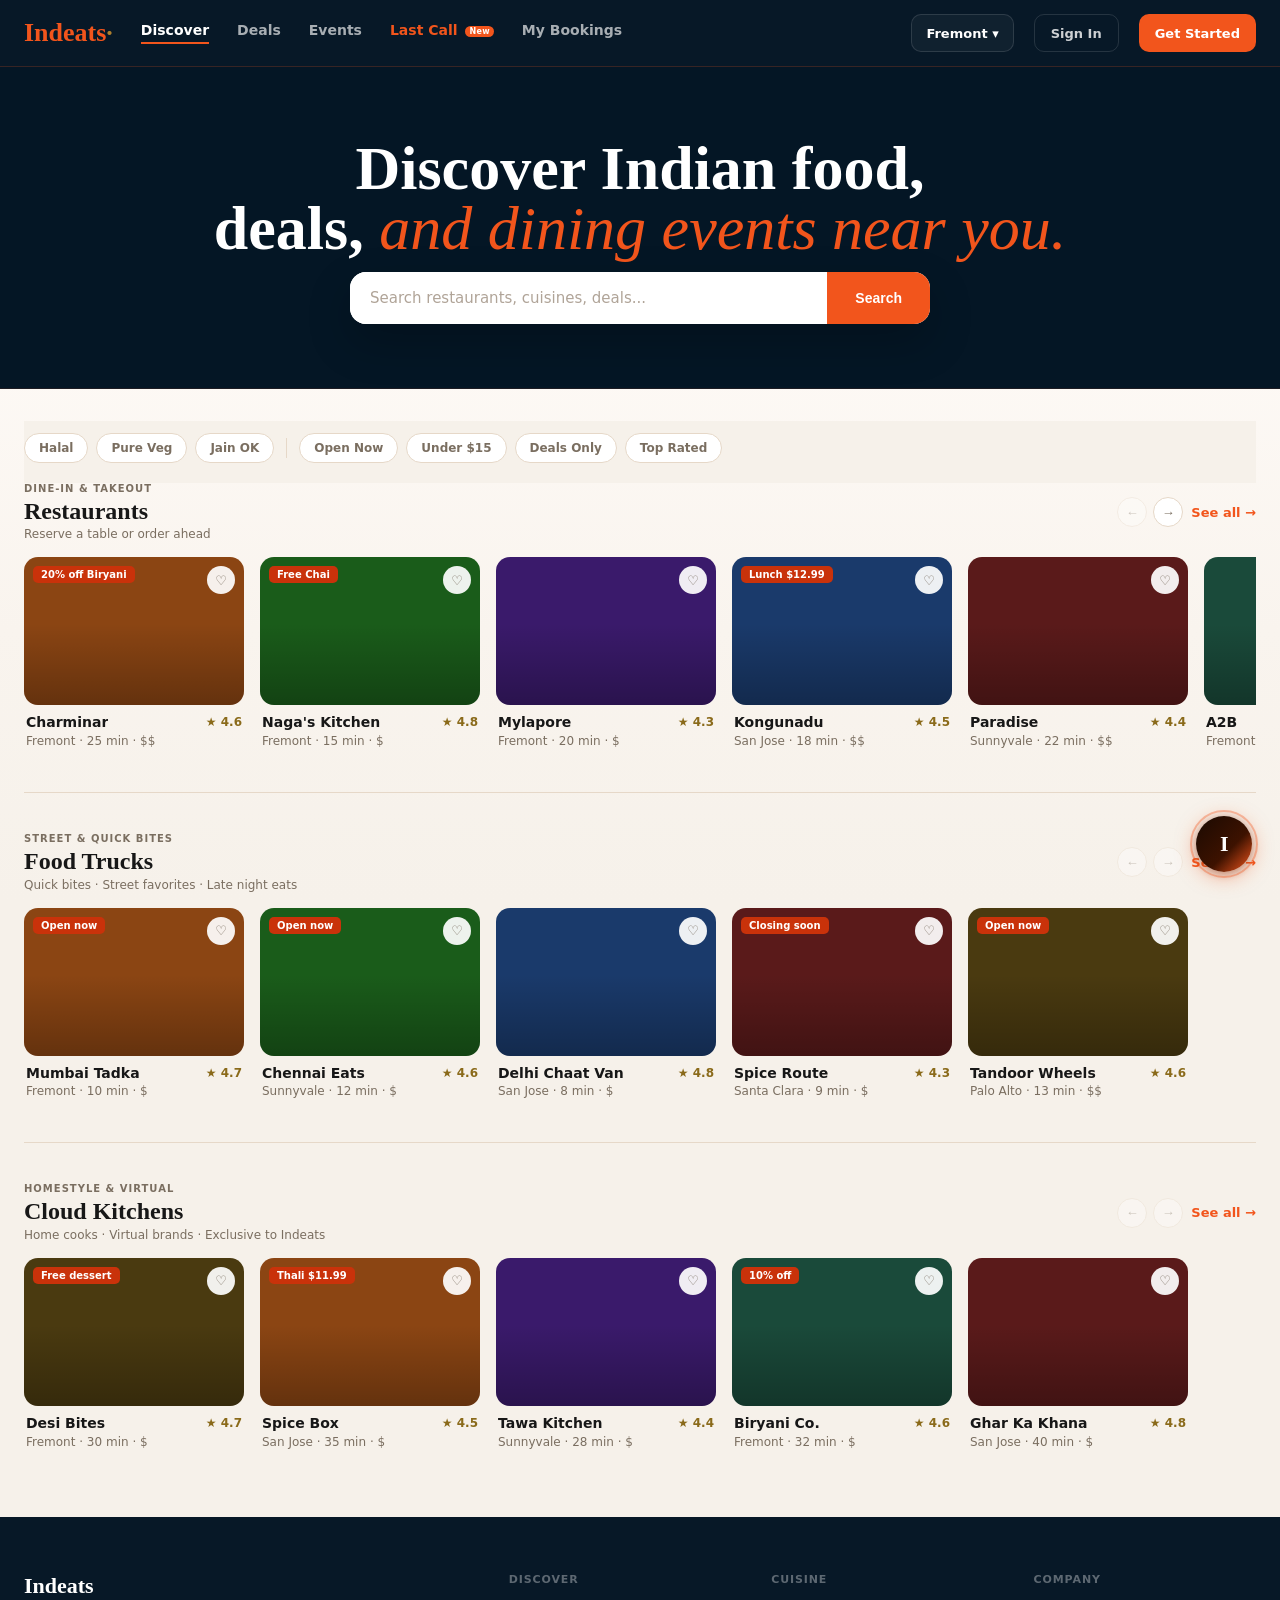
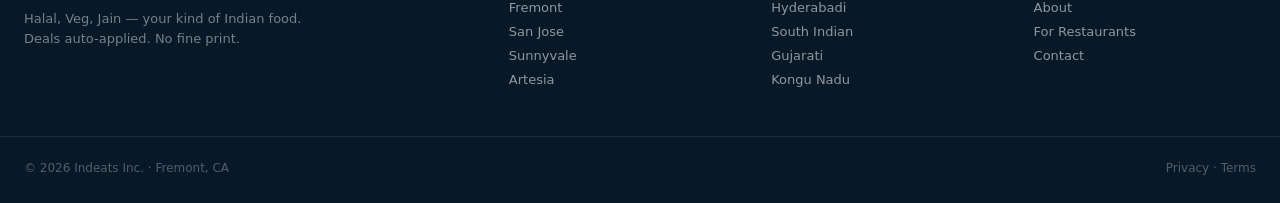
==== index.html @ 829aa244 "Add files via upload" ====
<!doctype html>
<html lang="en">
<head>
<meta charset="utf-8">
<meta name="viewport" content="width=device-width, initial-scale=1">
<title>Indeats — Discover</title>
<style>

/* =============================================
   INDEATS DESIGN SYSTEM — Single source of truth
   ============================================= */

:root {
  /* Colors */
  --bg:       #f6f1ea;
  --surface:  #ffffff;
  --text:     #171717;
  --muted:    #7a6e60;
  --line:     #e6d8c8;
  --nav:      #071827;
  --accent:   #f2551c;
  --accent2:  #ff6a3d;

  /* Card */
  --card-radius: 18px;
  --card-shadow: 0 4px 20px rgba(17,24,39,.07);
  --card-shadow-hover: 0 12px 36px rgba(17,24,39,.13);

  /* Typography */
  --font-sans: Inter, ui-sans-serif, system-ui, -apple-system, Roboto, Arial, sans-serif;
  --font-serif: Georgia, "Times New Roman", serif;
}

/* =============================================
   RESET & BASE
   ============================================= */

*, *::before, *::after { box-sizing: border-box; margin: 0; padding: 0; }
html, body {
  font-family: var(--font-sans);
  background: var(--bg);
  background-image: linear-gradient(180deg, #f6f1ea 0%, #fdf9f5 40%, #f9f4ee 70%, #f6f1ea 100%);
  background-attachment: fixed;
  color: var(--text);
  -webkit-font-smoothing: antialiased;
}
a { text-decoration: none; color: inherit; }
img { max-width: 100%; display: block; }
.wrap { max-width: 1320px; margin: 0 auto; padding: 0 24px; }

/* =============================================
   NAV
   ============================================= */

.nav {
  position: sticky;
  top: 0;
  z-index: 100;
  background: var(--nav);
  border-bottom: 1px solid rgba(242,85,28,.2);
}
.nav-top {
  display: flex;
  align-items: center;
  gap: 20px;
  padding: 14px 24px;
}
.nav-tabs {
  display: flex;
  align-items: center;
  gap: 28px;
  flex-shrink: 0;
}
.brand {
  font-family: var(--font-serif);
  font-size: 26px;
  font-weight: 700;
  color: var(--accent);
  margin-right: 8px;
}
.brand-dot { color: #ad7f2d; }

.nav-link {
  color: rgba(255,255,255,.65);
  font-weight: 600;
  font-size: 14px;
  padding-bottom: 4px;
  border-bottom: 2px solid transparent;
  transition: color .15s;
}
.nav-link.active { color: #fff; border-bottom-color: var(--accent); }
.nav-spacer { flex: 1; }
.nav-row1 { display: flex; align-items: center; gap: 20px; flex: 1; }
.nav-city {
  border: 1px solid rgba(255,255,255,.12);
  background: rgba(255,255,255,.04);
  color: #fff;
  height: 38px;
  border-radius: 10px;
  padding: 0 14px;
  display: inline-flex;
  align-items: center;
  font-weight: 600;
  font-size: 13px;
  gap: 6px;
}
.nav-btn {
  height: 38px;
  border-radius: 10px;
  padding: 0 16px;
  display: inline-flex;
  align-items: center;
  justify-content: center;
  font-weight: 700;
  font-size: 13px;
}
.nav-btn.ghost {
  border: 1px solid rgba(255,255,255,.12);
  background: transparent;
  color: rgba(255,255,255,.8);
}
.nav-btn.primary {
  background: var(--accent);
  color: #fff;
  border: none;
}

/* =============================================
   HERO
   ============================================= */

.hero {
  background: #041625;
  padding: 52px 24px 64px;
  border-bottom: 1px solid rgba(242,85,28,.1);
}
.hero-inner { max-width: 1320px; margin: 0 auto; display: flex; flex-direction: column; align-items: center; text-align: center; }
.hero-badge {
  display: inline-flex;
  align-items: center;
  gap: 6px;
  border: 1px solid rgba(255,255,255,.12);
  color: #d2a145;
  background: rgba(255,255,255,.04);
  padding: 8px 14px;
  border-radius: 999px;
  font-weight: 700;
  font-size: 11px;
  letter-spacing: .08em;
  text-transform: uppercase;
  margin-bottom: 18px;
}
.hero-badge-pulse {
  width: 7px;
  height: 7px;
  border-radius: 50%;
  background: var(--accent);
  flex-shrink: 0;
  animation: pulse 2s ease-in-out infinite;
}
.hero-title {
  margin: 20px auto 14px;
  max-width: 900px;
  color: #fff;
  font-size: 62px;
  line-height: .96;
  font-family: var(--font-serif);
  font-weight: 700;
}
.hero-title em { color: var(--accent); font-style: italic; font-weight: 500; }
.hero-sub {
  max-width: 680px;
  color: rgba(255,255,255,.52);
  font-size: 17px;
  line-height: 1.6;
  margin: 0 0 28px;
}
.hero-search {
  width: min(580px, 100%);
  display: flex;
  background: #fff;
  border-radius: 16px;
  overflow: hidden;
  box-shadow: 0 18px 44px rgba(0,0,0,.22);
}
.hero-search input {
  flex: 1;
  padding: 0 20px;
  font-size: 15px;
  border: none;
  outline: none;
  min-height: 52px;
  color: var(--text);
  font-family: var(--font-sans);
}
.hero-search input::placeholder { color: #b0a498; }
.hero-search button {
  background: var(--accent);
  color: #fff;
  font-weight: 800;
  font-size: 14px;
  padding: 0 28px;
  border: none;
  cursor: pointer;
  white-space: nowrap;
  min-height: 52px;
  transition: background .15s;
}
.hero-search button:hover { background: var(--accent2); }
.hero-pills {
  display: flex;
  flex-wrap: wrap;
  gap: 10px;
  justify-content: center;
  margin-top: 20px;
}
.hero-pill {
  color: rgba(255,255,255,.6);
  background: rgba(255,255,255,.04);
  border: 1px solid rgba(255,255,255,.08);
  padding: 10px 16px;
  border-radius: 999px;
  font-weight: 600;
  font-size: 13px;
}

/* =============================================
   PAGE SECTIONS
   ============================================= */

.page-body { padding-top: 32px; }

.section-head {
  display: flex;
  align-items: flex-start;
  justify-content: space-between;
  gap: 16px;
  margin-bottom: 20px;
}
.section-kicker {
  font-size: 11px;
  text-transform: uppercase;
  letter-spacing: .09em;
  color: #9a8365;
  font-weight: 700;
  margin-bottom: 5px;
}
.section-title {
  font-size: 26px;
  font-family: var(--font-serif);
  line-height: 1.05;
  color: var(--text);
}
.section-subtitle {
  margin-top: 5px;
  color: var(--muted);
  font-size: 13px;
  font-weight: 500;
}
.section-link {
  color: var(--accent);
  font-weight: 700;
  font-size: 13px;
  white-space: nowrap;
  margin-top: 6px;
  flex-shrink: 0;
}

/* =============================================
   FILTER BAR — single definition
   ============================================= */

.filter-bar {
  display: flex;
  align-items: center;
  gap: 10px;
  flex-wrap: wrap;
  padding: 18px 0 22px;
  border-bottom: 1px solid var(--line);
  margin-bottom: 28px;
}
.filter-sort {
  display: inline-flex;
  align-items: center;
  gap: 6px;
  padding: 9px 14px;
  padding-right: 32px;
  background: var(--surface);
  border: 1px solid var(--line);
  border-radius: 10px;
  font-weight: 700;
  font-size: 13px;
  color: var(--text);
  cursor: pointer;
  flex-shrink: 0;
  font-family: var(--font-sans);
  appearance: none;
  -webkit-appearance: none;
  background-image: url("data:image/svg+xml,%3Csvg xmlns='http://www.w3.org/2000/svg' width='10' height='6' fill='none'%3E%3Cpath d='M1 1l4 4 4-4' stroke='%237a6e60' stroke-width='1.5' stroke-linecap='round' stroke-linejoin='round'/%3E%3C/svg%3E");
  background-repeat: no-repeat;
  background-position: right 12px center;
  background-color: var(--surface);
  outline: none;
  transition: border-color .15s;
}
.filter-sort:hover { border-color: #c0a88c; }
.filter-chip {
  display: inline-flex;
  align-items: center;
  padding: 9px 16px;
  background: var(--surface);
  border: 1px solid var(--line);
  border-radius: 999px;
  font-weight: 600;
  font-size: 13px;
  color: #6a5d52;
  cursor: pointer;
  transition: all .15s;
  user-select: none;
  white-space: nowrap;
}
.filter-chip:hover { border-color: #c0a88c; color: var(--text); transform: translateY(-1px); }
.filter-chip.active {
  background: var(--text);
  color: #fff;
  border-color: var(--text);
}
.filter-chip.active-accent {
  background: var(--accent);
  color: #fff;
  border-color: var(--accent);
}
.filter-divider { width: 1px; height: 22px; background: var(--line); flex-shrink: 0; }
.filter-spacer  { flex: 1; }

/* Truck scroll indicator — mobile only */
.truck-scroll-dots {
  display: none;
  justify-content: center;
  gap: 6px;
  margin-top: 14px;
  padding-bottom: 4px;
}
.truck-scroll-dot {
  width: 6px;
  height: 6px;
  border-radius: 50%;
  background: var(--line);
  transition: background .2s, transform .2s;
  cursor: pointer;
}
.truck-scroll-dot.active {
  background: var(--accent);
  transform: scale(1.3);
}
@media (max-width: 760px) {
  .truck-scroll-dots { display: flex; }
}

/* =============================================
   STICKY DIET BAR
   ============================================= */
.diet-bar {
  display: flex;
  align-items: center;
  gap: 8px;
  padding: 12px 0 20px;
  position: sticky;
  top: 72px;
  z-index: 90;
  background: var(--bg);
  flex-wrap: wrap;
}
.filter-sep {
  width: 1px;
  height: 20px;
  background: var(--line);
  flex-shrink: 0;
  margin: 0 4px;
}
.quick-chip {
  padding: 7px 14px;
  border-radius: 999px;
  border: 1.5px solid var(--line);
  background: #fff;
  font-size: 12px;
  font-weight: 600;
  color: var(--muted);
  cursor: pointer;
  white-space: nowrap;
  transition: all .15s;
  font-family: var(--font-sans);
}
.quick-chip:hover { border-color: #c0a88c; color: var(--text); }
.quick-chip.active { background: var(--accent); color: #fff; border-color: var(--accent); }
.diet-chip {
  padding: 7px 14px;
  border-radius: 999px;
  border: 1.5px solid var(--line);
  background: #fff;
  font-size: 12px;
  font-weight: 600;
  color: var(--muted);
  cursor: pointer;
  white-space: nowrap;
  transition: all .15s;
  font-family: var(--font-sans);
}
.diet-chip:hover { border-color: #c0a88c; color: var(--text); }
.diet-chip.active { background: #171717; color: #fff; border-color: #171717; }

/* =============================================
   DISCOVER SECTION
   ============================================= */
.discover-section { margin-bottom: 40px; }
.disc-divider { height: 1px; background: var(--line); margin: 0 0 40px; }

.disc-head {
  display: flex;
  align-items: center;
  justify-content: space-between;
  gap: 16px;
  margin-bottom: 16px;
  flex-wrap: nowrap;
}
.disc-kicker {
  font-size: 10px;
  font-weight: 700;
  letter-spacing: .1em;
  text-transform: uppercase;
  color: var(--muted);
  margin-bottom: 4px;
}
.disc-title {
  font-size: 24px;
  font-family: var(--font-serif);
  font-weight: 700;
  color: var(--text);
  line-height: 1.1;
}
.disc-sub { font-size: 12px; color: var(--muted); margin-top: 3px; }
.disc-right {
  display: flex;
  align-items: center;
  gap: 8px;
  flex-shrink: 0;
  flex-wrap: nowrap;
  justify-content: flex-end;
}
.disc-arrows { display: flex; gap: 6px; }
.disc-arr {
  width: 30px; height: 30px;
  border-radius: 50%;
  border: 1.5px solid var(--line);
  background: #fff;
  display: flex; align-items: center; justify-content: center;
  font-size: 13px; color: var(--muted);
  cursor: pointer;
  transition: border-color .15s, color .15s;
}
.disc-arr:hover { border-color: #c0a88c; color: var(--text); }
.disc-arr.dim { opacity: .35; cursor: default; pointer-events: none; }
.disc-all { font-size: 13px; font-weight: 700; color: var(--accent); white-space: nowrap; text-decoration: none; }

.disc-row {
  display: flex;
  gap: 16px;
  overflow-x: auto;
  scroll-snap-type: x mandatory;
  -webkit-overflow-scrolling: touch;
  scrollbar-width: none;
  padding-bottom: 4px;
}
.disc-row::-webkit-scrollbar { display: none; }

.disc-card {
  flex: 0 0 220px;
  background: transparent;
  text-decoration: none;
  cursor: pointer;
  scroll-snap-align: start;
  transition: transform .18s;
  display: block;
}
.disc-card:hover { transform: translateY(-2px); }
.disc-card:hover .disc-img-inner { transform: scale(1.04); }

.disc-img {
  position: relative;
  height: 148px;
  border-radius: 14px;
  overflow: hidden;
  background: #d4c4b0;
}
.disc-img-inner {
  width: 100%; height: 100%;
  background-size: cover;
  background-position: center;
  transition: transform .35s;
}
.disc-overlay {
  position: absolute; inset: 0;
  background: linear-gradient(180deg, transparent 45%, rgba(0,0,0,.28) 100%);
  pointer-events: none;
}
.disc-badge {
  position: absolute;
  top: 9px; left: 9px;
  background: #c9320a;
  color: #fff;
  border-radius: 5px;
  padding: 3px 8px;
  font-size: 10px;
  font-weight: 700;
  max-width: 80%;
  white-space: nowrap;
  overflow: hidden;
  text-overflow: ellipsis;
}
.disc-save {
  position: absolute;
  top: 9px; right: 9px;
  width: 28px; height: 28px;
  border-radius: 50%;
  background: rgba(255,255,255,.92);
  display: flex; align-items: center; justify-content: center;
  font-size: 13px; color: var(--muted);
}

.disc-info { padding: 9px 2px 0; }
.disc-name-row {
  display: flex;
  align-items: flex-start;
  justify-content: space-between;
  gap: 6px;
}
.disc-name {
  font-size: 14px; font-weight: 700;
  color: var(--text); line-height: 1.2;
  white-space: nowrap; overflow: hidden; text-overflow: ellipsis;
}
.disc-rating { font-size: 12px; font-weight: 700; color: #8a6a1a; white-space: nowrap; flex-shrink: 0; margin-top: 1px; }
.disc-sub-text { font-size: 12px; color: var(--muted); margin-top: 3px; }
.disc-card.hidden { display: none; }

/* =============================================
   IMMERSIVE TOP PICK HERO
   ============================================= */

.top-pick {
  position: relative;
  width: 100%;
  height: 420px;
  border-radius: 22px;
  overflow: hidden;
  margin-bottom: 32px;
  cursor: pointer;
}
.top-pick-img {
  position: absolute;
  inset: 0;
  background-size: cover;
  background-position: center;
  transition: transform .5s ease;
}
.top-pick:hover .top-pick-img { transform: scale(1.02); }
.top-pick-overlay {
  position: absolute;
  inset: 0;
  background: linear-gradient(
    160deg,
    rgba(0,0,0,.04) 0%,
    rgba(0,0,0,.18) 35%,
    rgba(0,0,0,.78) 100%
  );
}
.top-pick-content {
  position: absolute;
  bottom: 0;
  left: 0;
  right: 0;
  padding: 32px 32px 28px;
  color: #fff;
}
.top-pick-eyebrow {
  display: inline-flex;
  align-items: center;
  gap: 6px;
  border: 1px solid rgba(255,255,255,.25);
  background: rgba(255,255,255,.1);
  backdrop-filter: blur(8px);
  color: #fff;
  font-size: 11px;
  font-weight: 700;
  padding: 5px 12px;
  border-radius: 999px;
  text-transform: uppercase;
  letter-spacing: .07em;
  margin-bottom: 14px;
}
.top-pick-eyebrow::before {
  content: '';
  width: 6px;
  height: 6px;
  border-radius: 50%;
  background: #f2551c;
  flex-shrink: 0;
}
.top-pick-name {
  font-family: var(--font-serif);
  font-size: 48px;
  font-weight: 700;
  line-height: .95;
  letter-spacing: -.02em;
  margin-bottom: 10px;
}
.top-pick-meta {
  font-size: 15px;
  color: rgba(255,255,255,.72);
  margin-bottom: 18px;
  display: flex;
  align-items: center;
  gap: 12px;
}
.top-pick-rating {
  display: inline-flex;
  align-items: center;
  gap: 4px;
  background: rgba(255,255,255,.12);
  border: 1px solid rgba(255,255,255,.2);
  backdrop-filter: blur(4px);
  border-radius: 999px;
  padding: 4px 10px;
  font-size: 13px;
  font-weight: 800;
  color: #fff;
}
.top-pick-actions {
  display: flex;
  align-items: center;
  gap: 12px;
  flex-wrap: wrap;
}
.top-pick-reserve {
  height: 44px;
  padding: 0 24px;
  background: var(--accent);
  color: #fff;
  border: none;
  border-radius: 12px;
  font-weight: 800;
  font-size: 14px;
  cursor: pointer;
  display: inline-flex;
  align-items: center;
  gap: 6px;
  transition: background .15s, transform .12s;
}
.top-pick-reserve:hover { background: var(--accent2); transform: translateY(-1px); }
.top-pick-menu {
  height: 44px;
  padding: 0 20px;
  background: rgba(255,255,255,.12);
  color: #fff;
  border: 1px solid rgba(255,255,255,.25);
  backdrop-filter: blur(6px);
  border-radius: 12px;
  font-weight: 700;
  font-size: 13px;
  cursor: pointer;
  display: inline-flex;
  align-items: center;
  transition: background .15s;
}
.top-pick-menu:hover { background: rgba(255,255,255,.2); }
.top-pick-tags {
  display: flex;
  gap: 8px;
  flex-wrap: wrap;
  margin-left: 4px;
}
.top-pick-tag {
  display: inline-flex;
  padding: 5px 11px;
  background: rgba(255,255,255,.1);
  border: 1px solid rgba(255,255,255,.18);
  backdrop-filter: blur(4px);
  color: rgba(255,255,255,.88);
  border-radius: 999px;
  font-size: 12px;
  font-weight: 600;
}
/* Deal strip top-right */
.top-pick-deal {
  position: absolute;
  top: 20px;
  right: 20px;
  background: var(--accent);
  color: #fff;
  border-radius: 12px;
  padding: 8px 16px;
  font-size: 13px;
  font-weight: 800;
  box-shadow: 0 4px 16px rgba(242,85,28,.4);
}
/* Dots pagination */
.top-pick-dots {
  position: absolute;
  bottom: 20px;
  right: 24px;
  display: flex;
  gap: 5px;
  align-items: center;
}
.tp-dot {
  width: 6px;
  height: 6px;
  border-radius: 50%;
  background: rgba(255,255,255,.35);
  transition: all .2s;
  cursor: pointer;
}
.tp-dot.active {
  background: #fff;
  width: 18px;
  border-radius: 3px;
}

/* Section label above the grid */
.grid-label {
  font-size: 13px;
  font-weight: 700;
  color: var(--muted);
  text-transform: uppercase;
  letter-spacing: .07em;
  margin-bottom: 14px;
  display: flex;
  align-items: center;
  gap: 8px;
}
.grid-label::after {
  content: '';
  flex: 1;
  height: 1px;
  background: var(--line);
}

#no-results {
  display: none;
  text-align: center;
  padding: 64px 24px;
  color: var(--muted);
}
#no-results .no-results-title {
  font-family: var(--font-serif);
  font-size: 22px;
  color: var(--text);
  margin-bottom: 10px;
}
#no-results .no-results-sub { font-size: 15px; margin-bottom: 20px; line-height: 1.5; }
#no-results .no-results-reset {
  display: inline-flex;
  align-items: center;
  height: 44px;
  padding: 0 20px;
  background: var(--accent);
  color: #fff;
  border: none;
  border-radius: 12px;
  font-weight: 700;
  font-size: 14px;
  cursor: pointer;
}

/* =============================================
   RESPONSIVE
   ============================================= */

@media (max-width: 900px) {
  .footer-top { grid-template-columns: 1fr 1fr; }
  .disc-right { gap: 8px; }
}

/* Mobile-only elements — hidden on desktop */
.mobile-back { display: none; }

@media (max-width: 760px) {
  /* Mobile nav — 2 rows */
  .nav-top {
    flex-wrap: wrap;
    padding: 10px 16px 0;
    gap: 8px;
  }
  .nav-tabs {
    order: 99;
    width: 100%;
    justify-content: space-around;
    gap: 0;
    border-top: 1px solid rgba(255,255,255,.08);
    padding: 0;
    margin-top: 2px;
  }
  .nav-link {
    flex: 1;
    text-align: center;
    padding: 10px 4px;
    font-size: 11px;
    white-space: nowrap;
    border-bottom: 2px solid transparent;
  }
  .nav-link.nav-lastcall { flex: 1.35; }
  .nav-link.active { border-bottom-color: var(--accent); }
  .nav-spacer { flex: 1; }
  .brand { font-size: 20px; }
  .nav-btn.ghost { padding: 6px 10px; font-size: 12px; }
  .nav-btn.primary { padding: 6px 10px; font-size: 12px; }
  .nav-city { font-size: 12px; padding: 6px 10px; }
  .hero-title { font-size: 40px; }
  .hero-search { flex-direction: column; border-radius: 16px; }
  .hero-search .city-label { border-right: none; border-bottom: 1px solid #eee; justify-content: center; }
  .footer-top { grid-template-columns: 1fr; gap: 28px; }
  .footer-bottom { flex-direction: column; gap: 8px; }
  .wrap { padding: 0 16px; }

  /* MOBILE STEP 1 — horizontal scroll rows */
  .disc-row {
    display: flex;
    flex-direction: row;
    overflow-x: auto;
    scroll-snap-type: x mandatory;
    gap: 12px;
    padding-bottom: 4px;
    scrollbar-width: none;
  }
  .disc-row::-webkit-scrollbar { display: none; }
  .disc-card { flex: 0 0 72vw; max-width: 280px; }
  .disc-img { height: 140px; }
  .disc-head { flex-direction: column; align-items: flex-start; gap: 8px; }
  .disc-right { justify-content: flex-start; }
  .diet-bar { top: 60px; flex-wrap: nowrap; overflow-x: auto; scrollbar-width: none; }
  .diet-bar::-webkit-scrollbar { display: none; }

  /* MOBILE STEP 2 — expanded single-column view */
  .page-body.expanded .discover-section:not(.expanding) { display: none; }
  .page-body.expanded .disc-divider { display: none; }
  .page-body.expanded .discover-section.expanding .disc-row {
    flex-direction: column;
    overflow-x: visible;
    scroll-snap-type: none;
    gap: 16px;
  }
  .page-body.expanded .discover-section.expanding .disc-card {
    flex: 0 0 auto;
    width: 100%;
    max-width: 100%;
  }
  .page-body.expanded .discover-section.expanding .disc-img { height: 200px; }
  .page-body.expanded .disc-arr { display: none; }
  .mobile-back {
    display: none;
    align-items: center;
    gap: 8px;
    font-size: 14px;
    font-weight: 700;
    color: var(--text);
    background: none;
    border: none;
    cursor: pointer;
    padding: 12px 0 4px;
    font-family: var(--font-sans);
  }
  .page-body.expanded .mobile-back { display: flex; }
}

/* =============================================
   FOOTER
   ============================================= */
.footer {
  background: #071827;
  color: rgba(255,255,255,.55);
  margin-top: 64px;
  padding: 56px 0 28px;
}
.footer-top {
  display: grid;
  grid-template-columns: 2fr 1fr 1fr 1fr;
  gap: 40px;
  padding-bottom: 40px;
  border-bottom: 1px solid rgba(255,255,255,.08);
  margin-bottom: 24px;
}
.footer-brand {
  font-family: var(--font-serif);
  font-size: 22px;
  font-weight: 700;
  color: #fff;
  margin-bottom: 10px;
}
.footer-tagline {
  font-size: 13px;
  line-height: 1.6;
  color: rgba(255,255,255,.45);
}
.footer-head {
  font-size: 11px;
  font-weight: 700;
  letter-spacing: .08em;
  text-transform: uppercase;
  color: rgba(255,255,255,.35);
  margin-bottom: 14px;
}
.footer-link {
  display: block;
  font-size: 13px;
  color: rgba(255,255,255,.55);
  text-decoration: none;
  margin-bottom: 9px;
  transition: color .15s;
}
.footer-link:hover { color: #fff; }
.footer-bottom {
  display: flex;
  align-items: center;
  justify-content: space-between;
  font-size: 12px;
  color: rgba(255,255,255,.3);
}

  .nav-lastcall { color: var(--accent) !important; }
  .nav-new-badge { background: var(--accent); color: #fff; font-size: 8px; font-weight: 700; padding: 1px 4px; border-radius: 8px; margin-left: 3px; vertical-align: middle; letter-spacing: 0.3px; }

</style>
</head>
<body>

<!-- NAV -->
<nav class="nav">
  <!-- Row 1: logo + tabs + actions (desktop) / logo + actions (mobile row1) -->
  <div class="nav-top">
    <a class="brand" href="index.html">Indeats<span class="brand-dot">·</span></a>
    <div class="nav-tabs">
      <a class="nav-link active" href="index.html">Discover</a>
      <a class="nav-link" href="deals.html">Deals</a>
      <a class="nav-link" href="events.html">Events</a>
      <a class="nav-link nav-lastcall" href="lastcall.html">Last Call <span class="nav-new-badge">New</span></a>
      <a class="nav-link" href="bookings.html">My Bookings</a>
    </div>
    <div class="nav-spacer"></div>
    <a class="nav-city">Fremont ▾</a>
    <a class="nav-btn ghost" href="bookings.html">Sign In</a>
    <a class="nav-btn primary" href="bookings.html">Get Started</a>
  </div>
</nav>

<!-- HERO -->
<section class="hero">
  <div class="hero-inner">
    <h1 class="hero-title">Discover Indian food,<br>deals, <em>and dining events near you.</em></h1>

    <div class="hero-search">
      <input type="text" placeholder="Search restaurants, cuisines, deals...">
      <button>Search</button>
    </div>
  </div>
</section>

<!-- DISCOVER SECTION -->
<section class="page-body">
  <div class="wrap">

    <!-- MOBILE BACK BUTTON (Step 2) -->
    <button class="mobile-back" id="mobile-back">&#8592; Back</button>

    <!-- GLOBAL FILTER BAR -->
    <div class="diet-bar" id="diet-bar">
      <button class="diet-chip" data-diet="halal">Halal</button>
      <button class="diet-chip" data-diet="pure veg">Pure Veg</button>
      <button class="diet-chip" data-diet="jain ok">Jain OK</button>
      <div class="filter-sep"></div>
      <button class="quick-chip" data-quick="open">Open Now</button>
      <button class="quick-chip" data-quick="under15">Under $15</button>
      <button class="quick-chip" data-quick="deal">Deals Only</button>
      <button class="quick-chip" data-quick="top">Top Rated</button>
    </div>

    <!-- SECTION 1: RESTAURANTS -->
    <div class="discover-section" id="sec-restaurants">
      <div class="disc-head">
        <div>
          <div class="disc-kicker">Dine-in &amp; Takeout</div>
          <div class="disc-title">Restaurants</div>
          <div class="disc-sub">Reserve a table or order ahead</div>
        </div>
        <div class="disc-right">
          <div class="disc-arrows">
            <button class="disc-arr dim" id="r-prev">&#8592;</button>
            <button class="disc-arr" id="r-next">&#8594;</button>
          </div>
          <a class="disc-all" href="#">See all &rarr;</a>
        </div>
      </div>
      <div class="disc-row" id="r-row">

        <a class="disc-card restaurant-card" href="bookings.html"
           data-city="fremont" data-diets="halal non-veg" data-open="true" data-price="$$" data-tags="biryani">
          <div class="disc-img">
            <div class="disc-img-inner" style="background-image:url('https://images.unsplash.com/photo-1631515243349-e0cb75fb8d3a?w=400&q=80&fit=crop');background-size:cover;background-position:center;background-color:#8b4513;"></div>
            <div class="disc-overlay"></div>
            <div class="disc-badge">20% off Biryani</div>
            <div class="disc-save">&#9825;</div>
          </div>
          <div class="disc-info">
            <div class="disc-name-row"><span class="disc-name">Charminar</span><span class="disc-rating">&#9733; 4.6</span></div>
            <div class="disc-sub-text">Fremont &middot; 25 min &middot; $$</div>
          </div>
        </a>

        <a class="disc-card restaurant-card" href="bookings.html"
           data-city="fremont" data-diets="halal non-veg" data-open="true" data-price="$" data-tags="">
          <div class="disc-img">
            <div class="disc-img-inner" style="background-image:url('https://images.unsplash.com/photo-1610192244261-3f33de3f55e4?w=400&q=80&fit=crop');background-size:cover;background-position:center;background-color:#1a5c1a;"></div>
            <div class="disc-overlay"></div>
            <div class="disc-badge">Free Chai</div>
            <div class="disc-save">&#9825;</div>
          </div>
          <div class="disc-info">
            <div class="disc-name-row"><span class="disc-name">Naga&apos;s Kitchen</span><span class="disc-rating">&#9733; 4.8</span></div>
            <div class="disc-sub-text">Fremont &middot; 15 min &middot; $</div>
          </div>
        </a>

        <a class="disc-card restaurant-card" href="bookings.html"
           data-city="fremont" data-diets="pure veg" data-open="true" data-price="$" data-tags="">
          <div class="disc-img">
            <div class="disc-img-inner" style="background-image:url('https://images.unsplash.com/photo-1589301760014-d929f3979dbc?w=400&q=80&fit=crop');background-size:cover;background-position:center;background-color:#3a1a6b;"></div>
            <div class="disc-overlay"></div>
            <div class="disc-save">&#9825;</div>
          </div>
          <div class="disc-info">
            <div class="disc-name-row"><span class="disc-name">Mylapore</span><span class="disc-rating">&#9733; 4.3</span></div>
            <div class="disc-sub-text">Fremont &middot; 20 min &middot; $</div>
          </div>
        </a>

        <a class="disc-card restaurant-card" href="bookings.html"
           data-city="san jose" data-diets="non-veg" data-open="true" data-price="$$" data-tags="">
          <div class="disc-img">
            <div class="disc-img-inner" style="background-image:url('https://images.unsplash.com/photo-1567188040759-fb8a883dc6d8?w=400&q=80&fit=crop');background-size:cover;background-position:center;background-color:#1a3a6b;"></div>
            <div class="disc-overlay"></div>
            <div class="disc-badge">Lunch $12.99</div>
            <div class="disc-save">&#9825;</div>
          </div>
          <div class="disc-info">
            <div class="disc-name-row"><span class="disc-name">Kongunadu</span><span class="disc-rating">&#9733; 4.5</span></div>
            <div class="disc-sub-text">San Jose &middot; 18 min &middot; $$</div>
          </div>
        </a>

        <a class="disc-card restaurant-card" href="bookings.html"
           data-city="sunnyvale" data-diets="non-veg" data-open="false" data-price="$$" data-tags="biryani">
          <div class="disc-img">
            <div class="disc-img-inner" style="background-image:url('https://images.unsplash.com/photo-1633945274405-b6c8069047b0?w=400&q=80&fit=crop');background-size:cover;background-position:center;background-color:#5a1a1a;"></div>
            <div class="disc-overlay"></div>
            <div class="disc-save">&#9825;</div>
          </div>
          <div class="disc-info">
            <div class="disc-name-row"><span class="disc-name">Paradise</span><span class="disc-rating">&#9733; 4.4</span></div>
            <div class="disc-sub-text">Sunnyvale &middot; 22 min &middot; $$</div>
          </div>
        </a>

        <a class="disc-card restaurant-card" href="bookings.html"
           data-city="fremont" data-diets="pure veg jain ok" data-open="true" data-price="$" data-tags="">
          <div class="disc-img">
            <div class="disc-img-inner" style="background-image:url('https://images.unsplash.com/photo-1668236543090-82eba5ee5976?w=400&q=80&fit=crop');background-size:cover;background-position:center;background-color:#1a4a3a;"></div>
            <div class="disc-overlay"></div>
            <div class="disc-save">&#9825;</div>
          </div>
          <div class="disc-info">
            <div class="disc-name-row"><span class="disc-name">A2B</span><span class="disc-rating">&#9733; 4.5</span></div>
            <div class="disc-sub-text">Fremont &middot; 14 min &middot; $</div>
          </div>
        </a>

        <a class="disc-card restaurant-card" href="bookings.html"
           data-city="fremont" data-diets="pure veg" data-open="true" data-price="$" data-tags="">
          <div class="disc-img">
            <div class="disc-img-inner" style="background-image:url('https://images.unsplash.com/photo-1601050690597-df0568f70950?w=400&q=80&fit=crop');background-size:cover;background-position:center;background-color:#4a3a10;"></div>
            <div class="disc-overlay"></div>
            <div class="disc-badge">Lunch Thali $10.99</div>
            <div class="disc-save">&#9825;</div>
          </div>
          <div class="disc-info">
            <div class="disc-name-row"><span class="disc-name">Meenakshi Bhavan</span><span class="disc-rating">&#9733; 4.4</span></div>
            <div class="disc-sub-text">Fremont &middot; 17 min &middot; $</div>
          </div>
        </a>

        <a class="disc-card restaurant-card" href="bookings.html"
           data-city="sunnyvale" data-diets="pure veg" data-open="true" data-price="$" data-tags="">
          <div class="disc-img">
            <div class="disc-img-inner" style="background-image:url('https://images.unsplash.com/photo-1610192244261-3f33de3f55e4?w=400&q=80&fit=crop');background-size:cover;background-position:center;background-color:#1a5c1a;"></div>
            <div class="disc-overlay"></div>
            <div class="disc-badge">Dosa + Filter Coffee $9.99</div>
            <div class="disc-save">&#9825;</div>
          </div>
          <div class="disc-info">
            <div class="disc-name-row"><span class="disc-name">Saravana Bhavan</span><span class="disc-rating">&#9733; 4.6</span></div>
            <div class="disc-sub-text">Sunnyvale &middot; 19 min &middot; $</div>
          </div>
        </a>

      </div><!-- /r-row -->
    </div><!-- /sec-restaurants -->

    <div class="disc-divider"></div>

    <!-- SECTION 2: FOOD TRUCKS -->
    <div class="discover-section" id="sec-trucks">
      <div class="disc-head">
        <div>
          <div class="disc-kicker">Street &amp; Quick Bites</div>
          <div class="disc-title">Food Trucks</div>
          <div class="disc-sub">Quick bites &middot; Street favorites &middot; Late night eats</div>
        </div>
        <div class="disc-right">
          <div class="disc-arrows">
            <button class="disc-arr dim" id="t-prev">&#8592;</button>
            <button class="disc-arr" id="t-next">&#8594;</button>
          </div>
          <a class="disc-all" href="#">See all &rarr;</a>
        </div>
      </div>
      <div class="disc-row" id="t-row">

        <a class="disc-card truck-card" href="bookings.html"
           data-city="fremont" data-diets="halal non-veg" data-open="true" data-tags="chaat">
          <div class="disc-img">
            <div class="disc-img-inner" style="background-image:url('https://images.unsplash.com/photo-1565557623262-b51c2513a641?w=400&q=80&fit=crop');background-size:cover;background-position:center;background-color:#8b4513;"></div>
            <div class="disc-overlay"></div>
            <div class="disc-badge">Open now</div>
            <div class="disc-save">&#9825;</div>
          </div>
          <div class="disc-info">
            <div class="disc-name-row"><span class="disc-name">Mumbai Tadka</span><span class="disc-rating">&#9733; 4.7</span></div>
            <div class="disc-sub-text">Fremont &middot; 10 min &middot; $</div>
          </div>
        </a>

        <a class="disc-card truck-card" href="bookings.html"
           data-city="sunnyvale" data-diets="non-veg" data-open="true" data-tags="">
          <div class="disc-img">
            <div class="disc-img-inner" style="background-image:url('https://images.unsplash.com/photo-1542367592-8849eb950fd8?w=400&q=80&fit=crop');background-size:cover;background-position:center;background-color:#1a5c1a;"></div>
            <div class="disc-overlay"></div>
            <div class="disc-badge">Open now</div>
            <div class="disc-save">&#9825;</div>
          </div>
          <div class="disc-info">
            <div class="disc-name-row"><span class="disc-name">Chennai Eats</span><span class="disc-rating">&#9733; 4.6</span></div>
            <div class="disc-sub-text">Sunnyvale &middot; 12 min &middot; $</div>
          </div>
        </a>

        <a class="disc-card truck-card" href="bookings.html"
           data-city="san jose" data-diets="pure veg" data-open="true" data-tags="chaat">
          <div class="disc-img">
            <div class="disc-img-inner" style="background-image:url('https://images.unsplash.com/photo-1606491956689-2ea866880c84?w=400&q=80&fit=crop');background-size:cover;background-position:center;background-color:#1a3a6b;"></div>
            <div class="disc-overlay"></div>
            <div class="disc-save">&#9825;</div>
          </div>
          <div class="disc-info">
            <div class="disc-name-row"><span class="disc-name">Delhi Chaat Van</span><span class="disc-rating">&#9733; 4.8</span></div>
            <div class="disc-sub-text">San Jose &middot; 8 min &middot; $</div>
          </div>
        </a>

        <a class="disc-card truck-card" href="bookings.html"
           data-city="santa clara" data-diets="halal non-veg" data-open="false" data-tags="">
          <div class="disc-img">
            <div class="disc-img-inner" style="background-image:url('https://images.unsplash.com/photo-1574653853027-5382a3d23a15?w=400&q=80&fit=crop');background-size:cover;background-position:center;background-color:#5a1a1a;"></div>
            <div class="disc-overlay"></div>
            <div class="disc-badge">Closing soon</div>
            <div class="disc-save">&#9825;</div>
          </div>
          <div class="disc-info">
            <div class="disc-name-row"><span class="disc-name">Spice Route</span><span class="disc-rating">&#9733; 4.3</span></div>
            <div class="disc-sub-text">Santa Clara &middot; 9 min &middot; $</div>
          </div>
        </a>

        <a class="disc-card truck-card" href="bookings.html"
           data-city="palo alto" data-diets="non-veg" data-open="true" data-tags="">
          <div class="disc-img">
            <div class="disc-img-inner" style="background-image:url('https://images.unsplash.com/photo-1601050690597-df0568f70950?w=400&q=80&fit=crop');background-size:cover;background-position:center;background-color:#4a3a10;"></div>
            <div class="disc-overlay"></div>
            <div class="disc-badge">Open now</div>
            <div class="disc-save">&#9825;</div>
          </div>
          <div class="disc-info">
            <div class="disc-name-row"><span class="disc-name">Tandoor Wheels</span><span class="disc-rating">&#9733; 4.6</span></div>
            <div class="disc-sub-text">Palo Alto &middot; 13 min &middot; $$</div>
          </div>
        </a>

      </div><!-- /t-row -->
    </div><!-- /sec-trucks -->

    <div class="disc-divider"></div>

    <!-- SECTION 3: CLOUD KITCHENS -->
    <div class="discover-section" id="sec-cloud">
      <div class="disc-head">
        <div>
          <div class="disc-kicker">Homestyle &amp; Virtual</div>
          <div class="disc-title">Cloud Kitchens</div>
          <div class="disc-sub">Home cooks &middot; Virtual brands &middot; Exclusive to Indeats</div>
        </div>
        <div class="disc-right">
          <div class="disc-arrows">
            <button class="disc-arr dim" id="c-prev">&#8592;</button>
            <button class="disc-arr" id="c-next">&#8594;</button>
          </div>
          <a class="disc-all" href="#">See all &rarr;</a>
        </div>
      </div>
      <div class="disc-row" id="c-row">

        <a class="disc-card cloud-card" href="bookings.html"
           data-city="fremont" data-diets="non-veg" data-open="true" data-speed="fast" data-new="false">
          <div class="disc-img">
            <div class="disc-img-inner" style="background-image:url('https://images.unsplash.com/photo-1585937421612-70a008356fbe?w=400&q=80&fit=crop');background-size:cover;background-position:center;background-color:#4a3a10;"></div>
            <div class="disc-overlay"></div>
            <div class="disc-badge">Free dessert</div>
            <div class="disc-save">&#9825;</div>
          </div>
          <div class="disc-info">
            <div class="disc-name-row"><span class="disc-name">Desi Bites</span><span class="disc-rating">&#9733; 4.7</span></div>
            <div class="disc-sub-text">Fremont &middot; 30 min &middot; $</div>
          </div>
        </a>

        <a class="disc-card cloud-card" href="bookings.html"
           data-city="san jose" data-diets="halal non-veg" data-open="true" data-speed="" data-new="false">
          <div class="disc-img">
            <div class="disc-img-inner" style="background-image:url('https://images.unsplash.com/photo-1596797038530-2c107229654b?w=400&q=80&fit=crop');background-size:cover;background-position:center;background-color:#8b4513;"></div>
            <div class="disc-overlay"></div>
            <div class="disc-badge">Thali $11.99</div>
            <div class="disc-save">&#9825;</div>
          </div>
          <div class="disc-info">
            <div class="disc-name-row"><span class="disc-name">Spice Box</span><span class="disc-rating">&#9733; 4.5</span></div>
            <div class="disc-sub-text">San Jose &middot; 35 min &middot; $</div>
          </div>
        </a>

        <a class="disc-card cloud-card" href="bookings.html"
           data-city="sunnyvale" data-diets="pure veg" data-open="true" data-speed="fast" data-new="true">
          <div class="disc-img">
            <div class="disc-img-inner" style="background-image:url('https://images.unsplash.com/photo-1668236543090-82eba5ee5976?w=400&q=80&fit=crop');background-size:cover;background-position:center;background-color:#3a1a6b;"></div>
            <div class="disc-overlay"></div>
            <div class="disc-save">&#9825;</div>
          </div>
          <div class="disc-info">
            <div class="disc-name-row"><span class="disc-name">Tawa Kitchen</span><span class="disc-rating">&#9733; 4.4</span></div>
            <div class="disc-sub-text">Sunnyvale &middot; 28 min &middot; $</div>
          </div>
        </a>

        <a class="disc-card cloud-card" href="bookings.html"
           data-city="fremont" data-diets="halal non-veg" data-open="true" data-speed="" data-new="false">
          <div class="disc-img">
            <div class="disc-img-inner" style="background-image:url('https://images.unsplash.com/photo-1631515243349-e0cb75fb8d3a?w=400&q=80&fit=crop');background-size:cover;background-position:center;background-color:#1a4a3a;"></div>
            <div class="disc-overlay"></div>
            <div class="disc-badge">10% off</div>
            <div class="disc-save">&#9825;</div>
          </div>
          <div class="disc-info">
            <div class="disc-name-row"><span class="disc-name">Biryani Co.</span><span class="disc-rating">&#9733; 4.6</span></div>
            <div class="disc-sub-text">Fremont &middot; 32 min &middot; $</div>
          </div>
        </a>

        <a class="disc-card cloud-card" href="bookings.html"
           data-city="san jose" data-diets="non-veg" data-open="true" data-speed="" data-new="true">
          <div class="disc-img">
            <div class="disc-img-inner" style="background-image:url('https://images.unsplash.com/photo-1567188040759-fb8a883dc6d8?w=400&q=80&fit=crop');background-size:cover;background-position:center;background-color:#5a1a1a;"></div>
            <div class="disc-overlay"></div>
            <div class="disc-save">&#9825;</div>
          </div>
          <div class="disc-info">
            <div class="disc-name-row"><span class="disc-name">Ghar Ka Khana</span><span class="disc-rating">&#9733; 4.8</span></div>
            <div class="disc-sub-text">San Jose &middot; 40 min &middot; $</div>
          </div>
        </a>

      </div><!-- /c-row -->
    </div><!-- /sec-cloud -->

  </div><!-- /wrap -->
</section>

<!-- FOOTER -->
<footer class="footer">
  <div class="wrap footer-top">
    <div>
      <div class="footer-brand">Indeats</div>
      <p class="footer-tagline">Halal, Veg, Jain — your kind of Indian food.<br>Deals auto-applied. No fine print.</p>
    </div>
    <div>
      <div class="footer-head">Discover</div>
      <a class="footer-link" href="#">Fremont</a>
      <a class="footer-link" href="#">San Jose</a>
      <a class="footer-link" href="#">Sunnyvale</a>
      <a class="footer-link" href="#">Artesia</a>
    </div>
    <div>
      <div class="footer-head">Cuisine</div>
      <a class="footer-link" href="#">Hyderabadi</a>
      <a class="footer-link" href="#">South Indian</a>
      <a class="footer-link" href="#">Gujarati</a>
      <a class="footer-link" href="#">Kongu Nadu</a>
    </div>
    <div>
      <div class="footer-head">Company</div>
      <a class="footer-link" href="#">About</a>
      <a class="footer-link" href="https://partners.indeats.app" target="_blank">For Restaurants</a>
      <a class="footer-link" href="#">Contact</a>
    </div>
  </div>
  <div class="wrap footer-bottom">
    <div>© 2026 Indeats Inc. · Fremont, CA</div>
    <div>Privacy · Terms</div>
  </div>
</footer>

<script>
(function(){

  // ── Global filter bar ─────────────────────────────────────────
  let activeDiet  = null;
  let activeQuick = null;

  // Diet chips (Halal / Pure Veg / Jain OK) — toggle one at a time
  document.querySelectorAll('.diet-chip').forEach(chip => {
    chip.addEventListener('click', () => {
      const diet = chip.dataset.diet;
      activeDiet = activeDiet === diet ? null : diet;
      document.querySelectorAll('.diet-chip').forEach(c =>
        c.classList.toggle('active', c.dataset.diet === activeDiet));
      applyAllFilters();
    });
  });

  // Quick chips (Open Now / Under $15 / Deals Only / Top Rated) — toggle one
  document.querySelectorAll('.quick-chip').forEach(chip => {
    chip.addEventListener('click', () => {
      const q = chip.dataset.quick;
      activeQuick = activeQuick === q ? null : q;
      document.querySelectorAll('.quick-chip').forEach(c =>
        c.classList.toggle('active', c.dataset.quick === activeQuick));
      applyAllFilters();
    });
  });

  function cardMatchesDiet(card) {
    if (!activeDiet) return true;
    return (card.dataset.diets || '').toLowerCase().includes(activeDiet);
  }

  function cardMatchesQuick(card) {
    if (!activeQuick) return true;
    if (activeQuick === 'open')    return card.dataset.open === 'true';
    if (activeQuick === 'under15') return card.dataset.price === '$';
    if (activeQuick === 'deal')    return !!card.querySelector('.disc-badge');
    if (activeQuick === 'top') {
      const r = parseFloat(card.querySelector('.disc-rating')?.textContent || '0');
      return r >= 4.6;
    }
    return true;
  }

  function applyAllFilters() {
    document.querySelectorAll('.disc-card').forEach(card => {
      card.classList.toggle('hidden', !(cardMatchesDiet(card) && cardMatchesQuick(card)));
    });
  }

  // ── Scroll arrows ───────────────────────────────────────────────
  function wireRow(rowId, prevId, nextId) {
    const row  = document.getElementById(rowId);
    const prev = document.getElementById(prevId);
    const next = document.getElementById(nextId);
    if (!row || !prev || !next) return;
    const STEP = 472;
    function update() {
      prev.classList.toggle('dim', row.scrollLeft <= 4);
      next.classList.toggle('dim', row.scrollLeft + row.clientWidth >= row.scrollWidth - 4);
    }
    prev.addEventListener('click', () => { row.scrollBy({ left: -STEP, behavior: 'smooth' }); setTimeout(update, 350); });
    next.addEventListener('click', () => { row.scrollBy({ left:  STEP, behavior: 'smooth' }); setTimeout(update, 350); });
    row.addEventListener('scroll', update, { passive: true });
    update();
  }
  wireRow('r-row', 'r-prev', 'r-next');
  wireRow('t-row', 't-prev', 't-next');
  wireRow('c-row', 'c-prev', 'c-next');

  // ── Mobile Step 2: expand section on arrow → or See all ────────
  const pageBody  = document.querySelector('.page-body');
  const backBtn   = document.getElementById('mobile-back');
  const sections  = { restaurants: 'sec-restaurants', trucks: 'sec-trucks', cloud: 'sec-cloud' };

  function isMobile() { return window.innerWidth <= 760; }

  function expandSection(secId) {
    if (!isMobile()) return;
    pageBody.classList.add('expanded');
    document.querySelectorAll('.discover-section').forEach(s => s.classList.remove('expanding'));
    const sec = document.getElementById(secId);
    if (sec) sec.classList.add('expanding');
    window.scrollTo({ top: 0, behavior: 'smooth' });
  }

  function collapseAll() {
    pageBody.classList.remove('expanded');
    document.querySelectorAll('.discover-section').forEach(s => s.classList.remove('expanding'));
  }

  // Wire next arrows → expand on mobile
  ['r-next','t-next','c-next'].forEach((id, i) => {
    const secId = ['sec-restaurants','sec-trucks','sec-cloud'][i];
    const btn = document.getElementById(id);
    if (btn) {
      btn.addEventListener('click', (e) => {
        if (isMobile()) { e.stopPropagation(); expandSection(secId); }
      }, true);
    }
  });

  // Wire "See all →" links → expand on mobile
  document.querySelectorAll('.disc-all').forEach((link, i) => {
    const secId = ['sec-restaurants','sec-trucks','sec-cloud'][i];
    link.addEventListener('click', (e) => {
      if (isMobile()) { e.preventDefault(); expandSection(secId); }
    });
  });

  // Back button
  if (backBtn) backBtn.addEventListener('click', collapseAll);

  // Collapse if user resizes to desktop
  window.addEventListener('resize', () => { if (!isMobile()) collapseAll(); });

})();
</script>

<script src="supabase-data.js"></script>
<script src="indeats-patches.js"></script>
<script src="indeats-ai.js"></script>
</body>
</html>
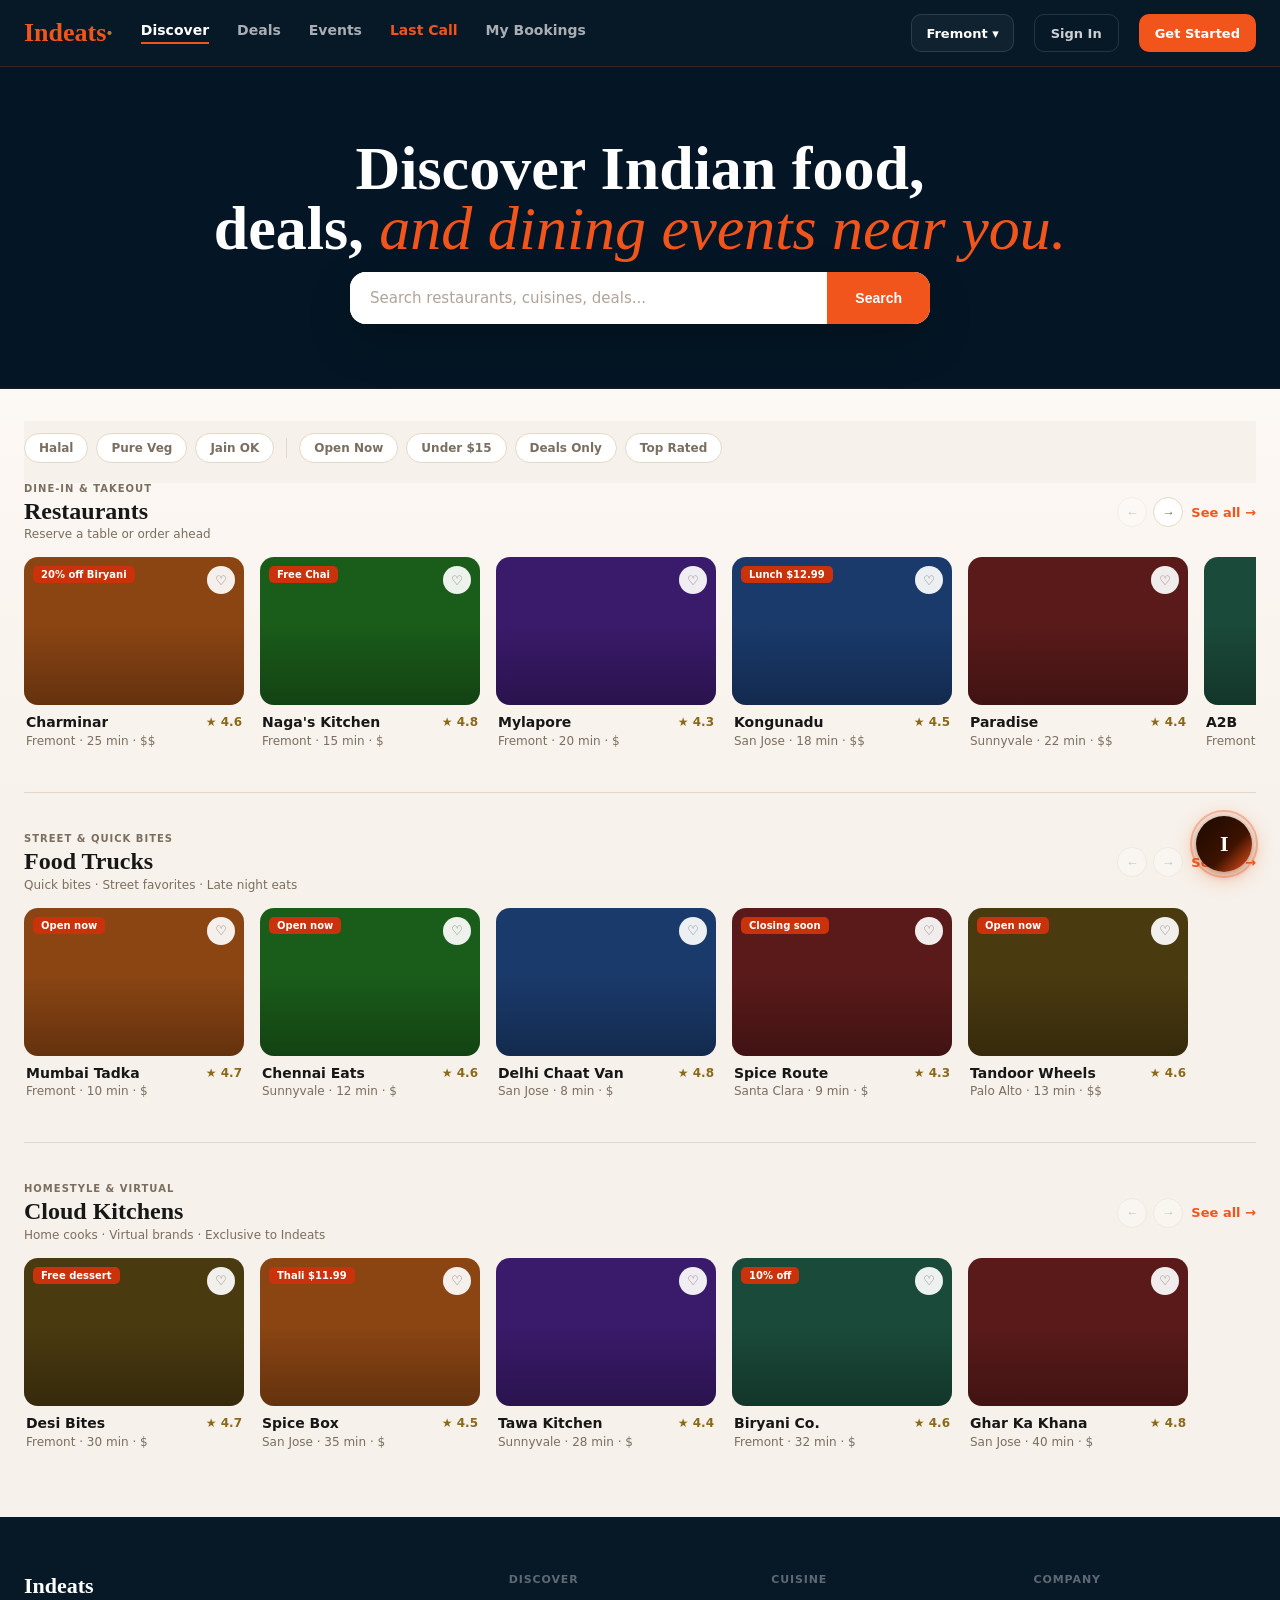
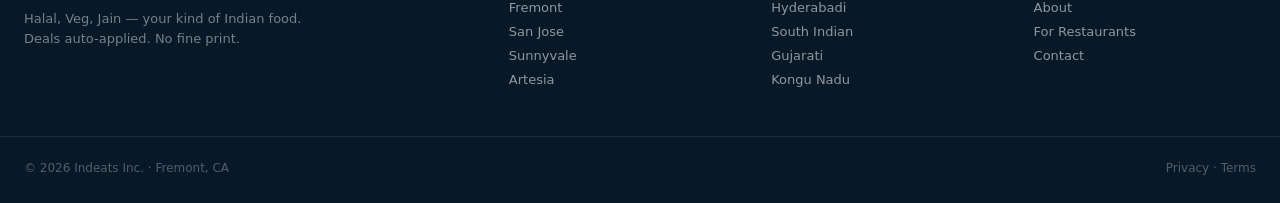
==== commit dcde3f4f: "Add files via upload" ====
--- a/index.html
+++ b/index.html
@@ -52,6 +52,7 @@
    NAV
    ============================================= */
 
+/* ── TOP NAV (desktop) ── */
 .nav {
   position: sticky;
   top: 0;
@@ -89,6 +90,7 @@
   transition: color .15s;
 }
 .nav-link.active { color: #fff; border-bottom-color: var(--accent); }
+.nav-link.nav-lastcall { color: var(--accent); }
 .nav-spacer { flex: 1; }
 .nav-row1 { display: flex; align-items: center; gap: 20px; flex: 1; }
 .nav-city {
@@ -123,6 +125,85 @@
   background: var(--accent);
   color: #fff;
   border: none;
+}
+
+/* ── BOTTOM NAV (mobile only) ── */
+.bottom-nav {
+  display: none;
+}
+@media (max-width: 760px) {
+  /* Push body content above bottom nav */
+  body { padding-bottom: 72px; }
+
+  .bottom-nav {
+    display: flex;
+    position: fixed;
+    bottom: 0;
+    left: 0;
+    right: 0;
+    z-index: 200;
+    background: var(--nav);
+    border-top: 1px solid rgba(255,255,255,.08);
+    padding: 8px 0 20px;
+    align-items: flex-end;
+  }
+  .bnav-item {
+    flex: 1;
+    display: flex;
+    flex-direction: column;
+    align-items: center;
+    gap: 3px;
+    text-decoration: none;
+    padding-top: 4px;
+  }
+  .bnav-icon {
+    width: 24px;
+    height: 24px;
+    display: flex;
+    align-items: center;
+    justify-content: center;
+  }
+  .bnav-label {
+    font-size: 10px;
+    font-weight: 600;
+    color: rgba(255,255,255,.4);
+    letter-spacing: .01em;
+  }
+  .bnav-item.active .bnav-label { color: #fff; }
+  .bnav-item.active .bnav-icon svg { stroke: #fff; }
+  .bnav-item .bnav-icon svg { stroke: rgba(255,255,255,.4); }
+
+  /* Last Call FAB */
+  .bnav-fab {
+    flex: 1;
+    display: flex;
+    flex-direction: column;
+    align-items: center;
+    gap: 3px;
+    text-decoration: none;
+    position: relative;
+    padding-top: 0;
+  }
+  .bnav-fab-circle {
+    position: absolute;
+    top: -22px;
+    width: 50px;
+    height: 50px;
+    border-radius: 50%;
+    background: var(--accent);
+    display: flex;
+    align-items: center;
+    justify-content: center;
+    box-shadow: 0 4px 16px rgba(242,85,28,.55);
+    border: 3px solid var(--nav);
+  }
+  .bnav-fab-label {
+    font-size: 10px;
+    font-weight: 700;
+    color: var(--accent);
+    margin-top: 32px;
+    letter-spacing: .01em;
+  }
 }
 
 /* =============================================
@@ -785,36 +866,17 @@
 .mobile-back { display: none; }
 
 @media (max-width: 760px) {
-  /* Mobile nav — 2 rows */
+  /* Mobile top bar — logo + city only, no tabs */
   .nav-top {
-    flex-wrap: wrap;
-    padding: 10px 16px 0;
-    gap: 8px;
-  }
-  .nav-tabs {
-    order: 99;
-    width: 100%;
-    justify-content: space-around;
-    gap: 0;
-    border-top: 1px solid rgba(255,255,255,.08);
-    padding: 0;
-    margin-top: 2px;
-  }
-  .nav-link {
-    flex: 1;
-    text-align: center;
-    padding: 10px 4px;
-    font-size: 11px;
-    white-space: nowrap;
-    border-bottom: 2px solid transparent;
-  }
-  .nav-link.nav-lastcall { flex: 1.35; }
-  .nav-link.active { border-bottom-color: var(--accent); }
-  .nav-spacer { flex: 1; }
+    padding: 10px 16px;
+    gap: 10px;
+  }
+  .nav-tabs { display: none; }
+  .nav-spacer { display: none; }
+  .nav-btn.ghost { display: none; }
+  .nav-btn.primary { display: none; }
   .brand { font-size: 20px; }
-  .nav-btn.ghost { padding: 6px 10px; font-size: 12px; }
-  .nav-btn.primary { padding: 6px 10px; font-size: 12px; }
-  .nav-city { font-size: 12px; padding: 6px 10px; }
+  .nav-city { font-size: 12px; padding: 6px 10px; height: 34px; }
   .hero-title { font-size: 40px; }
   .hero-search { flex-direction: column; border-radius: 16px; }
   .hero-search .city-label { border-right: none; border-bottom: 1px solid #eee; justify-content: center; }
@@ -927,22 +989,21 @@
 }
 
   .nav-lastcall { color: var(--accent) !important; }
-  .nav-new-badge { background: var(--accent); color: #fff; font-size: 8px; font-weight: 700; padding: 1px 4px; border-radius: 8px; margin-left: 3px; vertical-align: middle; letter-spacing: 0.3px; }
+  
 
 </style>
 </head>
 <body>
 
-<!-- NAV -->
+<!-- NAV — Desktop: full top nav with tabs | Mobile: logo+city only -->
 <nav class="nav">
-  <!-- Row 1: logo + tabs + actions (desktop) / logo + actions (mobile row1) -->
   <div class="nav-top">
     <a class="brand" href="index.html">Indeats<span class="brand-dot">·</span></a>
     <div class="nav-tabs">
       <a class="nav-link active" href="index.html">Discover</a>
       <a class="nav-link" href="deals.html">Deals</a>
       <a class="nav-link" href="events.html">Events</a>
-      <a class="nav-link nav-lastcall" href="lastcall.html">Last Call <span class="nav-new-badge">New</span></a>
+      <a class="nav-link nav-lastcall" href="lastcall.html">Last Call</a>
       <a class="nav-link" href="bookings.html">My Bookings</a>
     </div>
     <div class="nav-spacer"></div>
@@ -950,6 +1011,50 @@
     <a class="nav-btn ghost" href="bookings.html">Sign In</a>
     <a class="nav-btn primary" href="bookings.html">Get Started</a>
   </div>
+</nav>
+
+<!-- BOTTOM NAV — Mobile only, hidden on desktop via CSS -->
+<nav class="bottom-nav">
+  <a class="bnav-item active" href="index.html">
+    <div class="bnav-icon">
+      <svg width="22" height="22" viewBox="0 0 24 24" fill="none" stroke-width="2" stroke-linecap="round" stroke-linejoin="round">
+        <circle cx="11" cy="11" r="7"/><path d="M21 21l-4.35-4.35"/>
+      </svg>
+    </div>
+    <span class="bnav-label">Discover</span>
+  </a>
+  <a class="bnav-item" href="deals.html">
+    <div class="bnav-icon">
+      <svg width="22" height="22" viewBox="0 0 24 24" fill="none" stroke-width="2" stroke-linecap="round" stroke-linejoin="round">
+        <path d="M20.59 13.41l-7.17 7.17a2 2 0 01-2.83 0L2 12V2h10l8.59 8.59a2 2 0 010 2.82z"/><line x1="7" y1="7" x2="7.01" y2="7"/>
+      </svg>
+    </div>
+    <span class="bnav-label">Deals</span>
+  </a>
+  <a class="bnav-fab" href="lastcall.html">
+    <div class="bnav-fab-circle">
+      <svg width="22" height="22" viewBox="0 0 24 24" fill="none" stroke="#fff" stroke-width="2.2" stroke-linecap="round" stroke-linejoin="round">
+        <circle cx="12" cy="12" r="10"/><polyline points="12 6 12 12 16 14"/>
+      </svg>
+    </div>
+    <span class="bnav-fab-label">Last Call</span>
+  </a>
+  <a class="bnav-item" href="events.html">
+    <div class="bnav-icon">
+      <svg width="22" height="22" viewBox="0 0 24 24" fill="none" stroke-width="2" stroke-linecap="round" stroke-linejoin="round">
+        <rect x="3" y="4" width="18" height="18" rx="2"/><path d="M16 2v4M8 2v4M3 10h18"/>
+      </svg>
+    </div>
+    <span class="bnav-label">Events</span>
+  </a>
+  <a class="bnav-item" href="bookings.html">
+    <div class="bnav-icon">
+      <svg width="22" height="22" viewBox="0 0 24 24" fill="none" stroke-width="2" stroke-linecap="round" stroke-linejoin="round">
+        <circle cx="12" cy="8" r="4"/><path d="M4 20c0-4 3.6-7 8-7s8 3 8 7"/>
+      </svg>
+    </div>
+    <span class="bnav-label">Account</span>
+  </a>
 </nav>
 
 <!-- HERO -->
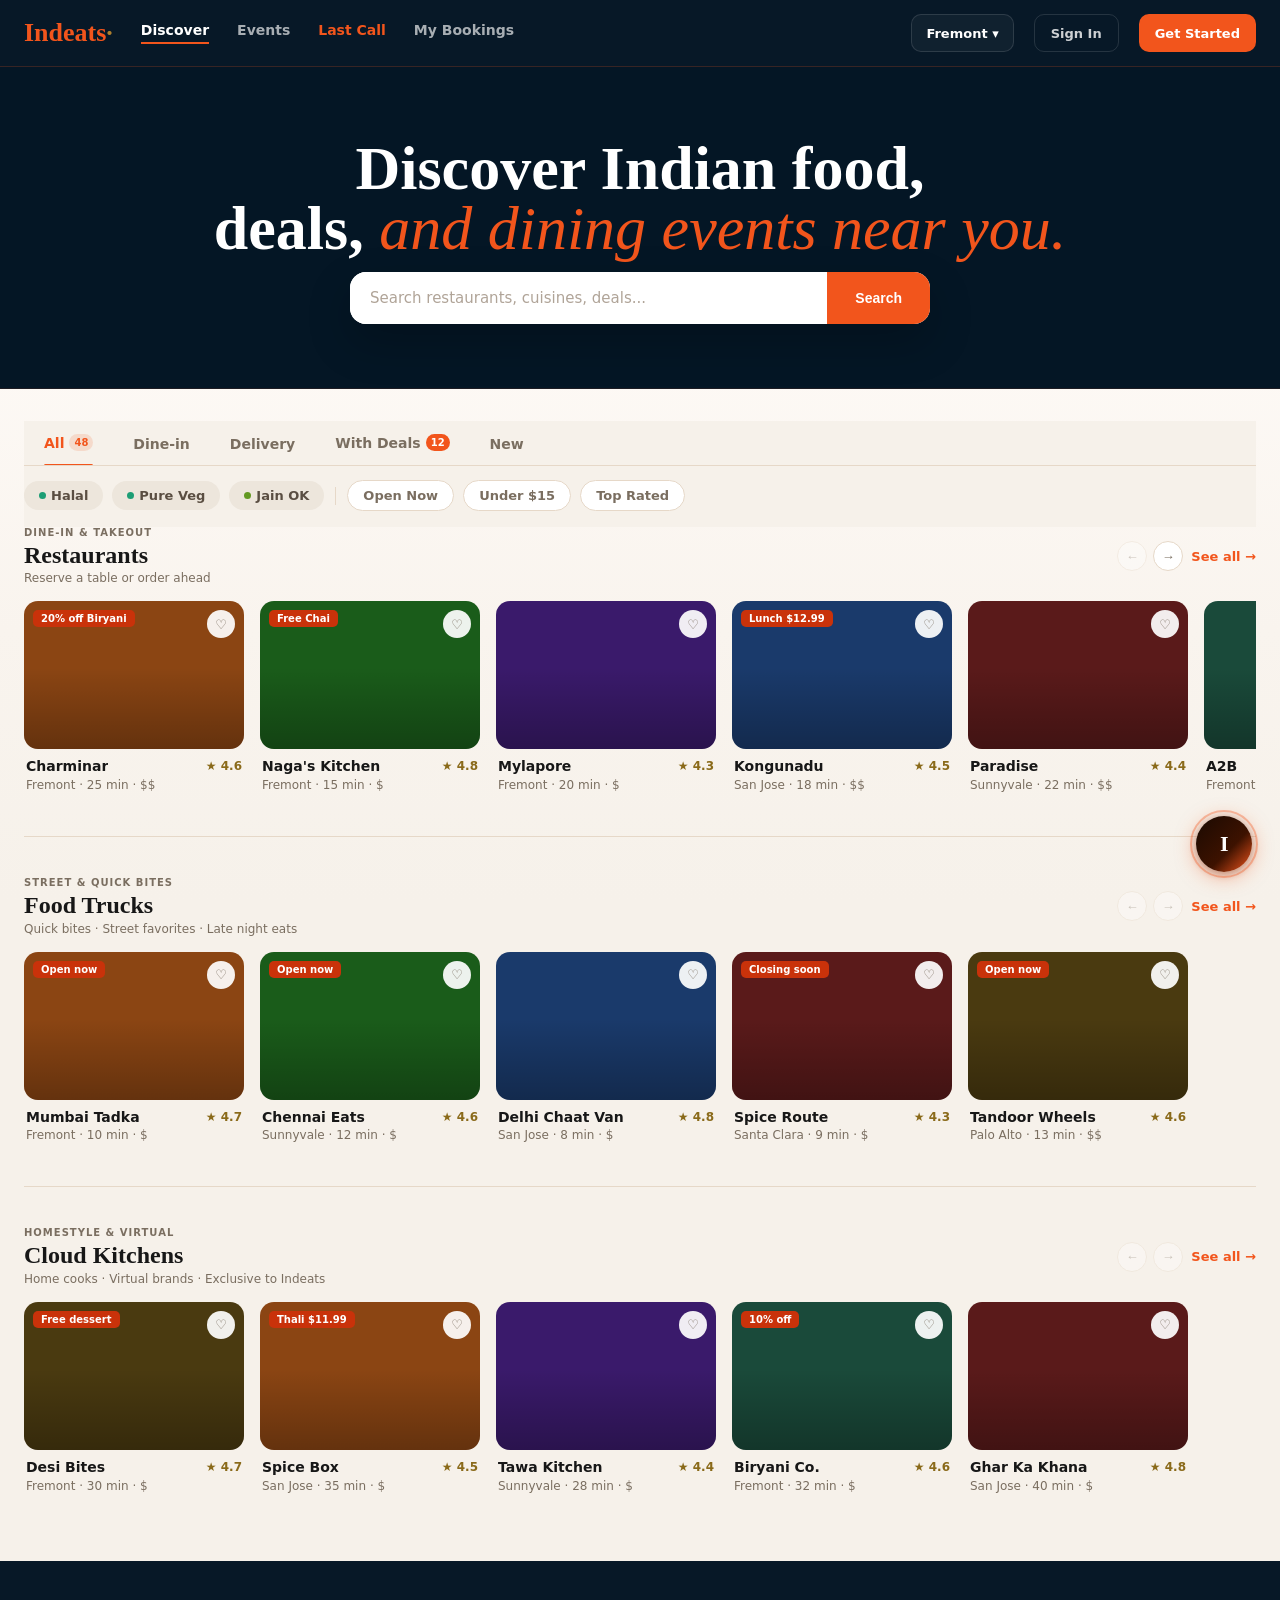
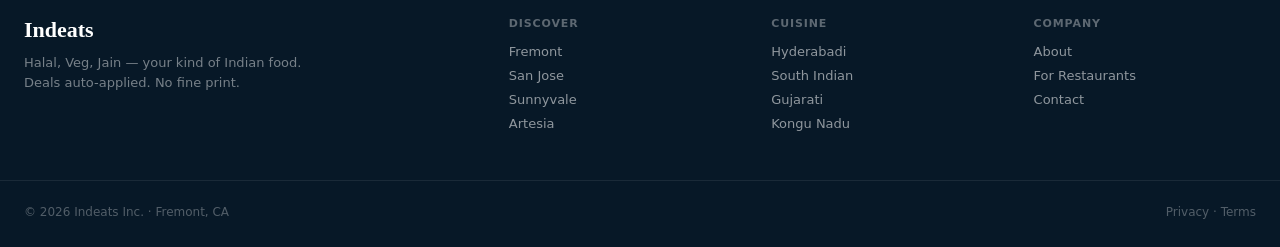
==== commit 4233efac: "Add files via upload" ====
--- a/index.html
+++ b/index.html
@@ -3,6 +3,8 @@
 <head>
 <meta charset="utf-8">
 <meta name="viewport" content="width=device-width, initial-scale=1">
+<meta http-equiv="Cache-Control" content="no-cache, no-store, must-revalidate">
+<meta http-equiv="Pragma" content="no-cache">
 <title>Indeats — Discover</title>
 <style>
 
@@ -128,25 +130,28 @@
 }
 
 /* ── BOTTOM NAV (mobile only) ── */
-.bottom-nav {
-  display: none;
-}
+.bottom-nav { display: none; }
+
+@keyframes bnav-tap { 0%{transform:scale(1)} 40%{transform:scale(.82)} 100%{transform:scale(1)} }
+@keyframes fab-ring {
+  0%   { transform: scale(1);   opacity: .65; }
+  100% { transform: scale(1.95); opacity: 0; }
+}
+
 @media (max-width: 760px) {
-  /* Push body content above bottom nav */
   body { padding-bottom: 72px; }
 
   .bottom-nav {
     display: flex;
     position: fixed;
-    bottom: 0;
-    left: 0;
-    right: 0;
+    bottom: 0; left: 0; right: 0;
     z-index: 200;
     background: var(--nav);
     border-top: 1px solid rgba(255,255,255,.08);
     padding: 8px 0 20px;
     align-items: flex-end;
   }
+
   .bnav-item {
     flex: 1;
     display: flex;
@@ -155,56 +160,72 @@
     gap: 3px;
     text-decoration: none;
     padding-top: 4px;
-  }
+    -webkit-tap-highlight-color: transparent;
+  }
+  .bnav-item:active .bnav-icon { animation: bnav-tap .22s ease; }
+
   .bnav-icon {
-    width: 24px;
-    height: 24px;
-    display: flex;
-    align-items: center;
-    justify-content: center;
+    width: 24px; height: 24px;
+    display: flex; align-items: center; justify-content: center;
+    transition: transform .15s;
   }
   .bnav-label {
-    font-size: 10px;
-    font-weight: 600;
+    font-size: 10px; font-weight: 600;
     color: rgba(255,255,255,.4);
     letter-spacing: .01em;
-  }
+    transition: color .15s;
+  }
+
+  /* Active state — icon white, label white */
   .bnav-item.active .bnav-label { color: #fff; }
-  .bnav-item.active .bnav-icon svg { stroke: #fff; }
-  .bnav-item .bnav-icon svg { stroke: rgba(255,255,255,.4); }
+  .bnav-item.active .bnav-icon svg { stroke: #fff !important; }
+  .bnav-item.active .bnav-icon svg circle,
+  .bnav-item.active .bnav-icon svg path,
+  .bnav-item.active .bnav-icon svg rect,
+  .bnav-item.active .bnav-icon svg line,
+  .bnav-item.active .bnav-icon svg polyline { stroke: #fff !important; }
 
   /* Last Call FAB */
   .bnav-fab {
-    flex: 1;
-    display: flex;
-    flex-direction: column;
-    align-items: center;
-    gap: 3px;
-    text-decoration: none;
-    position: relative;
-    padding-top: 0;
+    flex: 1; display: flex; flex-direction: column;
+    align-items: center; gap: 3px;
+    text-decoration: none; position: relative; padding-top: 0;
+    -webkit-tap-highlight-color: transparent;
   }
   .bnav-fab-circle {
-    position: absolute;
-    top: -22px;
-    width: 50px;
-    height: 50px;
+    position: absolute; top: -22px;
+    width: 50px; height: 50px; border-radius: 50%;
+    background: var(--accent);
+    display: flex; align-items: center; justify-content: center;
+    box-shadow: 0 4px 16px rgba(242,85,28,.5);
+    border: 3px solid var(--nav);
+    overflow: visible;
+  }
+  /* Outward ring — separate pseudo, never affects FAB fill/shadow */
+  .bnav-fab-circle::after {
+    content: '';
+    position: absolute; inset: -3px;
     border-radius: 50%;
-    background: var(--accent);
-    display: flex;
-    align-items: center;
-    justify-content: center;
-    box-shadow: 0 4px 16px rgba(242,85,28,.55);
-    border: 3px solid var(--nav);
-  }
+    border: 2px solid rgba(242,85,28,.7);
+    animation: fab-ring 2s ease-out 1.5s 3;
+    pointer-events: none;
+  }
+  .bnav-fab:active .bnav-fab-circle { transform: scale(.9); transition: transform .12s; }
   .bnav-fab-label {
-    font-size: 10px;
-    font-weight: 700;
-    color: var(--accent);
-    margin-top: 32px;
-    letter-spacing: .01em;
-  }
-}
+    font-size: 10px; font-weight: 700;
+    color: var(--accent); margin-top: 32px; letter-spacing: .01em;
+  }
+
+  /* Account dot */
+  .bnav-account-wrap { position: relative; }
+  .bnav-account-dot {
+    position: absolute; top: -1px; right: -3px;
+    width: 7px; height: 7px; border-radius: 50%;
+    background: rgba(255,255,255,.25);
+    border: 1.5px solid var(--nav);
+  }
+}
+
 
 /* =============================================
    HERO
@@ -441,29 +462,137 @@
 /* =============================================
    STICKY DIET BAR
    ============================================= */
+/* ═══════════════════════════════════════════
+   FILTER BAR — Option 3: Underline Rail + Chips
+   ═══════════════════════════════════════════ */
 .diet-bar {
-  display: flex;
-  align-items: center;
-  gap: 8px;
-  padding: 12px 0 20px;
   position: sticky;
   top: 72px;
   z-index: 90;
   background: var(--bg);
-  flex-wrap: wrap;
-}
-.filter-sep {
-  width: 1px;
-  height: 20px;
-  background: var(--line);
+}
+
+/* ── Rail row ── */
+.filter-rail {
+  display: flex;
+  align-items: flex-end;
+  gap: 0;
+  overflow-x: auto;
+  scrollbar-width: none;
+  -webkit-overflow-scrolling: touch;
+  border-bottom: 1.5px solid var(--line);
+  margin-bottom: 0;
+}
+.filter-rail::-webkit-scrollbar { display: none; }
+
+.rail-item {
+  display: inline-flex;
+  flex-direction: column;
+  align-items: center;
+  padding: 0 18px;
+  cursor: pointer;
+  white-space: nowrap;
+  position: relative;
   flex-shrink: 0;
-  margin: 0 4px;
-}
+  border: none;
+  background: transparent;
+  font-family: var(--font-sans);
+}
+.rail-text {
+  font-size: 13px;
+  font-weight: 600;
+  color: var(--muted);
+  padding: 12px 0 13px;
+  transition: color .15s;
+  display: flex;
+  align-items: center;
+  gap: 5px;
+  line-height: 1;
+}
+.rail-bar {
+  position: absolute;
+  bottom: -1.5px;
+  left: 18px;
+  right: 18px;
+  height: 2.5px;
+  border-radius: 2px;
+  background: transparent;
+  transition: background .15s;
+}
+.rail-item.active .rail-text { color: var(--text); font-weight: 700; }
+.rail-item.active-acc .rail-text { color: var(--accent); font-weight: 700; }
+.rail-item.active .rail-bar { background: var(--text); }
+.rail-item.active-acc .rail-bar { background: var(--accent); }
+.rail-item:hover .rail-text { color: var(--text); }
+
+.rail-badge {
+  display: inline-flex;
+  align-items: center;
+  justify-content: center;
+  min-width: 18px;
+  height: 17px;
+  padding: 0 5px;
+  border-radius: 999px;
+  font-size: 10px;
+  font-weight: 800;
+  background: var(--accent);
+  color: #fff;
+  line-height: 1;
+  font-family: var(--font-sans);
+}
+.rail-item.active-acc .rail-badge {
+  background: rgba(242,85,28,.15);
+  color: var(--accent);
+}
+
+/* ── Chips row ── */
+.filter-chips-row {
+  display: flex;
+  align-items: center;
+  gap: 7px;
+  padding: 12px 0 14px;
+  overflow-x: auto;
+  scrollbar-width: none;
+  -webkit-overflow-scrolling: touch;
+}
+.filter-chips-row::-webkit-scrollbar { display: none; }
+
+.diet-chip {
+  display: inline-flex;
+  align-items: center;
+  gap: 5px;
+  padding: 6px 13px;
+  border-radius: 999px;
+  border: none;
+  background: #ede6dc;
+  font-size: 12px;
+  font-weight: 600;
+  color: #5a4e42;
+  cursor: pointer;
+  white-space: nowrap;
+  transition: all .15s;
+  font-family: var(--font-sans);
+  flex-shrink: 0;
+}
+.diet-chip:hover { background: #e0d4c4; color: var(--text); }
+.diet-chip.active { background: #171717; color: #fff; }
+
+.diet-dot {
+  width: 7px;
+  height: 7px;
+  border-radius: 50%;
+  flex-shrink: 0;
+  transition: background .15s;
+}
+.diet-chip.active .diet-dot { background: rgba(255,255,255,.7) !important; }
+
 .quick-chip {
-  padding: 7px 14px;
+  display: inline-flex;
+  align-items: center;
+  padding: 6px 13px;
   border-radius: 999px;
   border: 1.5px solid var(--line);
-  background: #fff;
+  background: var(--surface);
   font-size: 12px;
   font-weight: 600;
   color: var(--muted);
@@ -471,24 +600,40 @@
   white-space: nowrap;
   transition: all .15s;
   font-family: var(--font-sans);
+  flex-shrink: 0;
 }
 .quick-chip:hover { border-color: #c0a88c; color: var(--text); }
 .quick-chip.active { background: var(--accent); color: #fff; border-color: var(--accent); }
-.diet-chip {
-  padding: 7px 14px;
-  border-radius: 999px;
-  border: 1.5px solid var(--line);
-  background: #fff;
-  font-size: 12px;
-  font-weight: 600;
-  color: var(--muted);
-  cursor: pointer;
-  white-space: nowrap;
-  transition: all .15s;
-  font-family: var(--font-sans);
-}
-.diet-chip:hover { border-color: #c0a88c; color: var(--text); }
-.diet-chip.active { background: #171717; color: #fff; border-color: #171717; }
+
+.diet-chip:focus, .quick-chip:focus, .rail-item:focus, .mode-pill:focus, .mode-pill-deals:focus { outline: none; }
+
+.filter-sep {
+  width: 1px;
+  height: 18px;
+  background: var(--line);
+  flex-shrink: 0;
+  margin: 0 2px;
+}
+
+/* Desktop */
+@media (min-width: 761px) {
+  .diet-bar { top: 72px; }
+  .rail-item { padding: 0 20px; }
+  .rail-bar { left: 20px; right: 20px; }
+  .rail-text { font-size: 14px; padding: 13px 0 14px; }
+  .diet-chip, .quick-chip { font-size: 13px; padding: 7px 15px; }
+  .filter-chips-row { gap: 9px; padding: 14px 0 16px; }
+}
+
+/* Mobile */
+@media (max-width: 760px) {
+  .diet-bar { top: 56px; }
+  .rail-item { padding: 0 14px; }
+  .rail-bar { left: 14px; right: 14px; }
+  .rail-text { font-size: 12px; padding: 10px 0 11px; }
+  .diet-chip, .quick-chip { font-size: 11px; padding: 6px 11px; }
+  .filter-chips-row { padding: 10px 0 12px; gap: 6px; }
+}
 
 /* =============================================
    DISCOVER SECTION
@@ -866,14 +1011,14 @@
 .mobile-back { display: none; }
 
 @media (max-width: 760px) {
-  /* Mobile top bar — logo + city only, no tabs */
+  /* Mobile top bar — logo + city + sign in */
   .nav-top {
     padding: 10px 16px;
     gap: 10px;
   }
   .nav-tabs { display: none; }
-  .nav-spacer { display: none; }
-  .nav-btn.ghost { display: none; }
+  .nav-spacer { flex: 1; }
+  .nav-btn.ghost { display: inline-flex; padding: 6px 12px; font-size: 12px; }
   .nav-btn.primary { display: none; }
   .brand { font-size: 20px; }
   .nav-city { font-size: 12px; padding: 6px 10px; height: 34px; }
@@ -899,8 +1044,7 @@
   .disc-img { height: 140px; }
   .disc-head { flex-direction: column; align-items: flex-start; gap: 8px; }
   .disc-right { justify-content: flex-start; }
-  .diet-bar { top: 60px; flex-wrap: nowrap; overflow-x: auto; scrollbar-width: none; }
-  .diet-bar::-webkit-scrollbar { display: none; }
+  .mobile-back { display: block; }
 
   /* MOBILE STEP 2 — expanded single-column view */
   .page-body.expanded .discover-section:not(.expanding) { display: none; }
@@ -995,13 +1139,12 @@
 </head>
 <body>
 
-<!-- NAV — Desktop: full top nav with tabs | Mobile: logo+city only -->
+<!-- NAV — Desktop: full top nav | Mobile: logo+city+signin only -->
 <nav class="nav">
   <div class="nav-top">
     <a class="brand" href="index.html">Indeats<span class="brand-dot">·</span></a>
     <div class="nav-tabs">
       <a class="nav-link active" href="index.html">Discover</a>
-      <a class="nav-link" href="deals.html">Deals</a>
       <a class="nav-link" href="events.html">Events</a>
       <a class="nav-link nav-lastcall" href="lastcall.html">Last Call</a>
       <a class="nav-link" href="bookings.html">My Bookings</a>
@@ -1013,23 +1156,16 @@
   </div>
 </nav>
 
-<!-- BOTTOM NAV — Mobile only, hidden on desktop via CSS -->
+<!-- BOTTOM NAV — Mobile only -->
 <nav class="bottom-nav">
   <a class="bnav-item active" href="index.html">
     <div class="bnav-icon">
-      <svg width="22" height="22" viewBox="0 0 24 24" fill="none" stroke-width="2" stroke-linecap="round" stroke-linejoin="round">
-        <circle cx="11" cy="11" r="7"/><path d="M21 21l-4.35-4.35"/>
+      <!-- Filled search icon — fill cannot be overridden by inherited stroke rules -->
+      <svg width="22" height="22" viewBox="0 0 24 24" xmlns="http://www.w3.org/2000/svg">
+        <path fill="#ffffff" d="M10.5 2a8.5 8.5 0 1 0 5.262 15.176l3.781 3.781a1 1 0 0 0 1.414-1.414l-3.781-3.781A8.5 8.5 0 0 0 10.5 2Zm-6.5 8.5a6.5 6.5 0 1 1 13 0 6.5 6.5 0 0 1-13 0Z"/>
       </svg>
     </div>
     <span class="bnav-label">Discover</span>
-  </a>
-  <a class="bnav-item" href="deals.html">
-    <div class="bnav-icon">
-      <svg width="22" height="22" viewBox="0 0 24 24" fill="none" stroke-width="2" stroke-linecap="round" stroke-linejoin="round">
-        <path d="M20.59 13.41l-7.17 7.17a2 2 0 01-2.83 0L2 12V2h10l8.59 8.59a2 2 0 010 2.82z"/><line x1="7" y1="7" x2="7.01" y2="7"/>
-      </svg>
-    </div>
-    <span class="bnav-label">Deals</span>
   </a>
   <a class="bnav-fab" href="lastcall.html">
     <div class="bnav-fab-circle">
@@ -1041,17 +1177,18 @@
   </a>
   <a class="bnav-item" href="events.html">
     <div class="bnav-icon">
-      <svg width="22" height="22" viewBox="0 0 24 24" fill="none" stroke-width="2" stroke-linecap="round" stroke-linejoin="round">
+      <svg width="22" height="22" viewBox="0 0 24 24" fill="none" stroke="rgba(255,255,255,0.4)" stroke-width="2" stroke-linecap="round" stroke-linejoin="round">
         <rect x="3" y="4" width="18" height="18" rx="2"/><path d="M16 2v4M8 2v4M3 10h18"/>
       </svg>
     </div>
     <span class="bnav-label">Events</span>
   </a>
   <a class="bnav-item" href="bookings.html">
-    <div class="bnav-icon">
-      <svg width="22" height="22" viewBox="0 0 24 24" fill="none" stroke-width="2" stroke-linecap="round" stroke-linejoin="round">
+    <div class="bnav-icon bnav-account-wrap">
+      <svg width="22" height="22" viewBox="0 0 24 24" fill="none" stroke="rgba(255,255,255,0.4)" stroke-width="2" stroke-linecap="round" stroke-linejoin="round">
         <circle cx="12" cy="8" r="4"/><path d="M4 20c0-4 3.6-7 8-7s8 3 8 7"/>
       </svg>
+      <span class="bnav-account-dot"></span>
     </div>
     <span class="bnav-label">Account</span>
   </a>
@@ -1076,16 +1213,49 @@
     <!-- MOBILE BACK BUTTON (Step 2) -->
     <button class="mobile-back" id="mobile-back">&#8592; Back</button>
 
-    <!-- GLOBAL FILTER BAR -->
+    <!-- GLOBAL FILTER BAR — Option 3: Underline Rail + Chips -->
     <div class="diet-bar" id="diet-bar">
-      <button class="diet-chip" data-diet="halal">Halal</button>
-      <button class="diet-chip" data-diet="pure veg">Pure Veg</button>
-      <button class="diet-chip" data-diet="jain ok">Jain OK</button>
-      <div class="filter-sep"></div>
-      <button class="quick-chip" data-quick="open">Open Now</button>
-      <button class="quick-chip" data-quick="under15">Under $15</button>
-      <button class="quick-chip" data-quick="deal">Deals Only</button>
-      <button class="quick-chip" data-quick="top">Top Rated</button>
+
+      <!-- Rail: category navigation -->
+      <div class="filter-rail" id="filter-rail">
+        <button class="rail-item active-acc" data-rail="all">
+          <span class="rail-text">All <span class="rail-badge" id="deal-badge">48</span></span>
+          <div class="rail-bar"></div>
+        </button>
+        <button class="rail-item" data-rail="dinein">
+          <span class="rail-text">Dine-in</span>
+          <div class="rail-bar"></div>
+        </button>
+        <button class="rail-item" data-rail="delivery">
+          <span class="rail-text">Delivery</span>
+          <div class="rail-bar"></div>
+        </button>
+        <button class="rail-item" data-rail="deals">
+          <span class="rail-text">With Deals <span class="rail-badge">12</span></span>
+          <div class="rail-bar"></div>
+        </button>
+        <button class="rail-item" data-rail="new">
+          <span class="rail-text">New</span>
+          <div class="rail-bar"></div>
+        </button>
+      </div>
+
+      <!-- Chips: refinement filters -->
+      <div class="filter-chips-row">
+        <button class="diet-chip" data-diet="halal">
+          <span class="diet-dot" style="background:#1d9e75"></span>Halal
+        </button>
+        <button class="diet-chip" data-diet="pure veg">
+          <span class="diet-dot" style="background:#1d9e75"></span>Pure Veg
+        </button>
+        <button class="diet-chip" data-diet="jain ok">
+          <span class="diet-dot" style="background:#639922"></span>Jain OK
+        </button>
+        <div class="filter-sep"></div>
+        <button class="quick-chip" data-quick="open">Open Now</button>
+        <button class="quick-chip" data-quick="under15">Under $15</button>
+        <button class="quick-chip" data-quick="top">Top Rated</button>
+      </div>
     </div>
 
     <!-- SECTION 1: RESTAURANTS -->
@@ -1484,9 +1654,37 @@
     return true;
   }
 
+  // ── Live badge count update ──────────────────────────────────────
+  window._indeatsReapplyFilters = function() {
+    const badge = document.getElementById('deal-badge');
+    if (badge && window._indeatsRestaurants) {
+      badge.textContent = window._indeatsRestaurants.length || '—';
+    }
+    applyAllFilters();
+  };
+
+  // ── Rail navigation ──────────────────────────────────────────────
+  let activeRail = 'all';
+  document.querySelectorAll('.rail-item').forEach(item => {
+    item.addEventListener('click', () => {
+      activeRail = item.dataset.rail;
+      document.querySelectorAll('.rail-item').forEach(i => {
+        i.className = 'rail-item';
+      });
+      item.classList.add(activeRail === 'all' ? 'active-acc' : 'active');
+      applyAllFilters();
+    });
+  });
   function applyAllFilters() {
     document.querySelectorAll('.disc-card').forEach(card => {
-      card.classList.toggle('hidden', !(cardMatchesDiet(card) && cardMatchesQuick(card)));
+      const matchesDiet  = cardMatchesDiet(card);
+      const matchesQuick = cardMatchesQuick(card);
+      const matchesRail  = activeRail === 'all'
+        || activeRail === 'dinein'
+        || activeRail === 'delivery'
+        || (activeRail === 'deals'   && !!card.querySelector('.disc-badge'))
+        || (activeRail === 'new'     && card.dataset.tags && card.dataset.tags.includes('new'));
+      card.classList.toggle('hidden', !(matchesDiet && matchesQuick && matchesRail));
     });
   }
 
@@ -1556,6 +1754,11 @@
   // Collapse if user resizes to desktop
   window.addEventListener('resize', () => { if (!isMobile()) collapseAll(); });
 
+  // ── Bottom nav: force white stroke on active icon via JS ──
+  document.querySelectorAll('.bottom-nav .bnav-item.active .bnav-icon svg circle, .bottom-nav .bnav-item.active .bnav-icon svg path, .bottom-nav .bnav-item.active .bnav-icon svg line, .bottom-nav .bnav-item.active .bnav-icon svg rect, .bottom-nav .bnav-item.active .bnav-icon svg polyline').forEach(el => {
+    el.setAttribute('stroke', '#ffffff');
+  });
+
 })();
 </script>
 
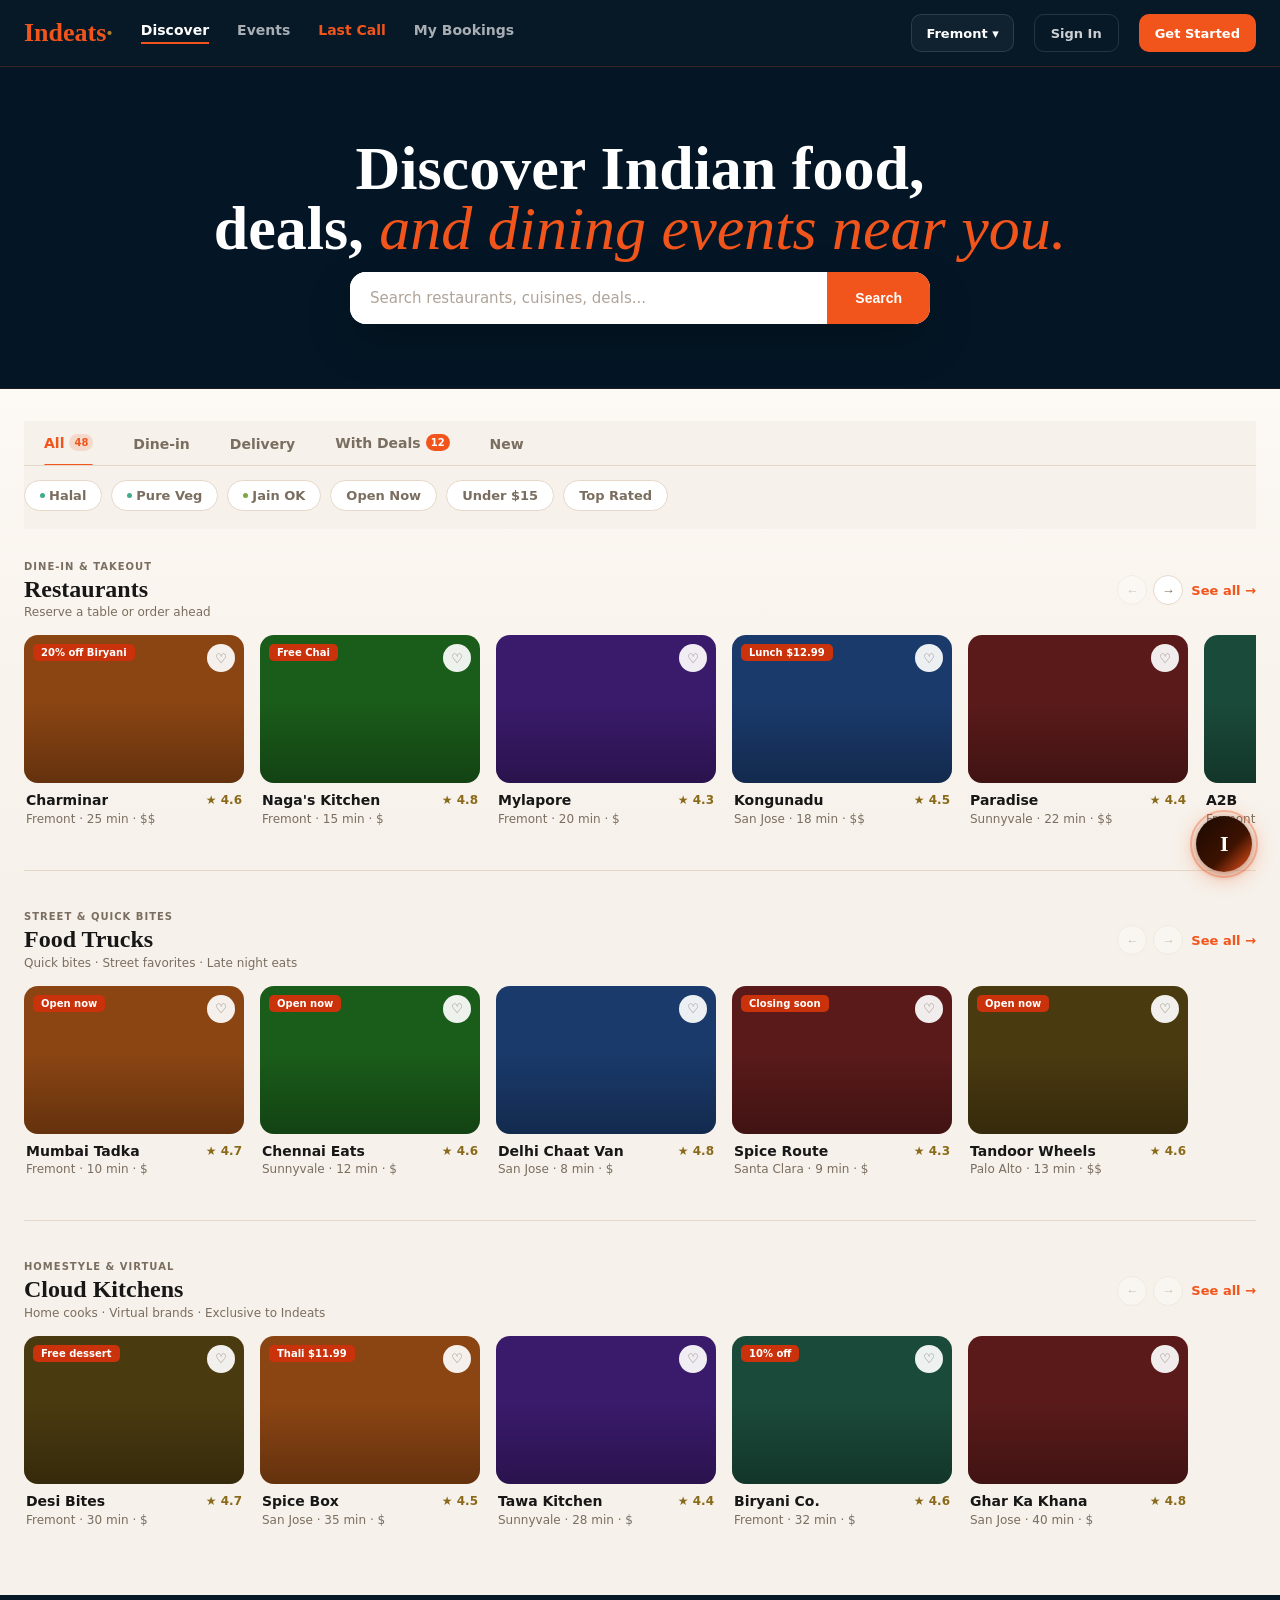
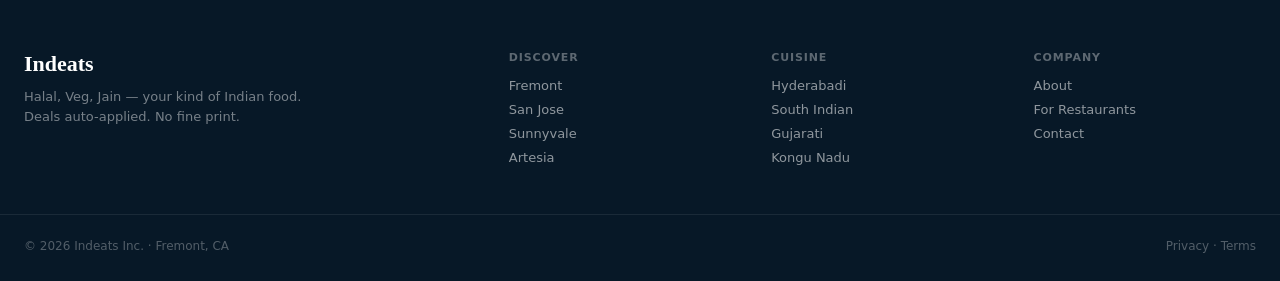
==== commit df601ffe: "Add files via upload" ====
--- a/index.html
+++ b/index.html
@@ -550,7 +550,7 @@
   display: flex;
   align-items: center;
   gap: 7px;
-  padding: 12px 0 14px;
+  padding: 12px 0 18px;
   overflow-x: auto;
   scrollbar-width: none;
   -webkit-overflow-scrolling: touch;
@@ -560,35 +560,7 @@
 .diet-chip {
   display: inline-flex;
   align-items: center;
-  gap: 5px;
-  padding: 6px 13px;
-  border-radius: 999px;
-  border: none;
-  background: #ede6dc;
-  font-size: 12px;
-  font-weight: 600;
-  color: #5a4e42;
-  cursor: pointer;
-  white-space: nowrap;
-  transition: all .15s;
-  font-family: var(--font-sans);
-  flex-shrink: 0;
-}
-.diet-chip:hover { background: #e0d4c4; color: var(--text); }
-.diet-chip.active { background: #171717; color: #fff; }
-
-.diet-dot {
-  width: 7px;
-  height: 7px;
-  border-radius: 50%;
-  flex-shrink: 0;
-  transition: background .15s;
-}
-.diet-chip.active .diet-dot { background: rgba(255,255,255,.7) !important; }
-
-.quick-chip {
-  display: inline-flex;
-  align-items: center;
+  gap: 4px;
   padding: 6px 13px;
   border-radius: 999px;
   border: 1.5px solid var(--line);
@@ -602,18 +574,40 @@
   font-family: var(--font-sans);
   flex-shrink: 0;
 }
+.diet-chip:hover { border-color: #c0a88c; color: var(--text); }
+.diet-chip.active { background: var(--accent); color: #fff; border-color: var(--accent); }
+
+.diet-dot {
+  width: 5px;
+  height: 5px;
+  border-radius: 50%;
+  flex-shrink: 0;
+  opacity: 0.85;
+  transition: background .15s, opacity .15s;
+}
+.diet-chip.active .diet-dot { background: rgba(255,255,255,.9) !important; opacity: 1; }
+.quick-chip {
+  display: inline-flex;
+  align-items: center;
+  padding: 6px 13px;
+  border-radius: 999px;
+  border: 1.5px solid var(--line);
+  background: var(--surface);
+  font-size: 12px;
+  font-weight: 600;
+  color: var(--muted);
+  cursor: pointer;
+  white-space: nowrap;
+  transition: all .15s;
+  font-family: var(--font-sans);
+  flex-shrink: 0;
+}
 .quick-chip:hover { border-color: #c0a88c; color: var(--text); }
 .quick-chip.active { background: var(--accent); color: #fff; border-color: var(--accent); }
 
 .diet-chip:focus, .quick-chip:focus, .rail-item:focus, .mode-pill:focus, .mode-pill-deals:focus { outline: none; }
 
-.filter-sep {
-  width: 1px;
-  height: 18px;
-  background: var(--line);
-  flex-shrink: 0;
-  margin: 0 2px;
-}
+.filter-sep { display: none; }
 
 /* Desktop */
 @media (min-width: 761px) {
@@ -622,7 +616,7 @@
   .rail-bar { left: 20px; right: 20px; }
   .rail-text { font-size: 14px; padding: 13px 0 14px; }
   .diet-chip, .quick-chip { font-size: 13px; padding: 7px 15px; }
-  .filter-chips-row { gap: 9px; padding: 14px 0 16px; }
+  .filter-chips-row { gap: 9px; padding: 14px 0 18px; }
 }
 
 /* Mobile */
@@ -632,13 +626,13 @@
   .rail-bar { left: 14px; right: 14px; }
   .rail-text { font-size: 12px; padding: 10px 0 11px; }
   .diet-chip, .quick-chip { font-size: 11px; padding: 6px 11px; }
-  .filter-chips-row { padding: 10px 0 12px; gap: 6px; }
+  .filter-chips-row { padding: 10px 0 14px; gap: 6px; }
 }
 
 /* =============================================
    DISCOVER SECTION
    ============================================= */
-.discover-section { margin-bottom: 40px; }
+.discover-section { margin-bottom: 40px; margin-top: 32px; }
 .disc-divider { height: 1px; background: var(--line); margin: 0 0 40px; }
 
 .disc-head {
@@ -1028,6 +1022,8 @@
   .footer-top { grid-template-columns: 1fr; gap: 28px; }
   .footer-bottom { flex-direction: column; gap: 8px; }
   .wrap { padding: 0 16px; }
+
+  .discover-section { margin-top: 20px; }
 
   /* MOBILE STEP 1 — horizontal scroll rows */
   .disc-row {
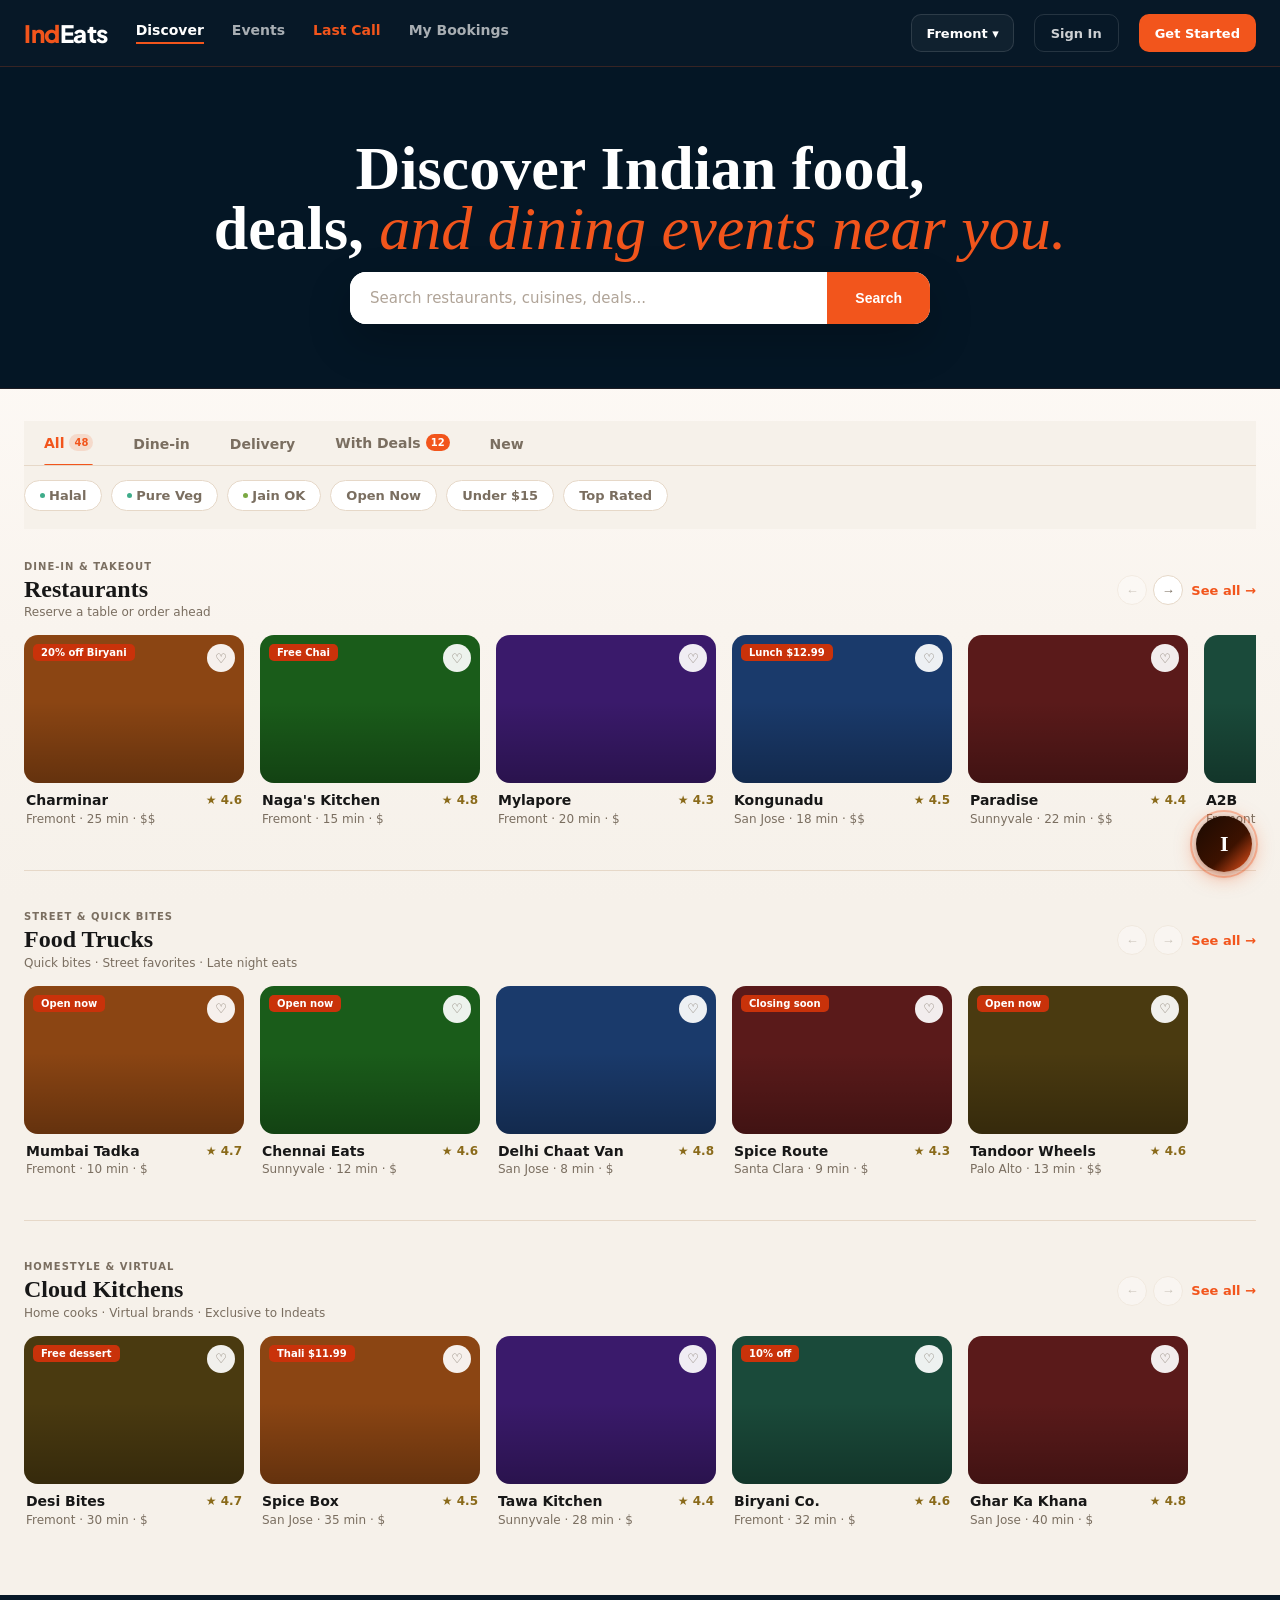
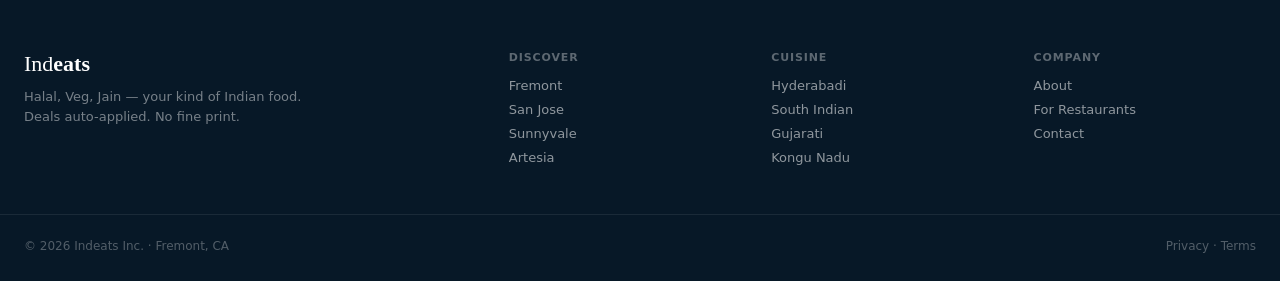
==== commit c1f38f4f: "Add files via upload" ====
--- a/index.html
+++ b/index.html
@@ -1,6 +1,7 @@
 <!doctype html>
 <html lang="en">
 <head>
+<link href="https://fonts.googleapis.com/css2?family=Plus+Jakarta+Sans:wght@800&display=swap" rel="stylesheet">
 <meta charset="utf-8">
 <meta name="viewport" content="width=device-width, initial-scale=1">
 <meta http-equiv="Cache-Control" content="no-cache, no-store, must-revalidate">
@@ -75,13 +76,29 @@
   flex-shrink: 0;
 }
 .brand {
-  font-family: var(--font-serif);
-  font-size: 26px;
-  font-weight: 700;
-  color: var(--accent);
+  display: inline-flex;
+  align-items: center;
+  gap: 0;
   margin-right: 8px;
-}
-.brand-dot { color: #ad7f2d; }
+  text-decoration: none;
+  line-height: 1;
+}
+.brand-ind {
+  font-family: 'Plus Jakarta Sans', var(--font-sans);
+  font-size: 24px;
+  font-weight: 800;
+  color: #f2551c;
+  letter-spacing: -.02em;
+  line-height: 1;
+}
+.brand-eats {
+  font-family: 'Plus Jakarta Sans', var(--font-sans);
+  font-size: 24px;
+  font-weight: 800;
+  color: #fff;
+  letter-spacing: -.02em;
+  line-height: 1;
+}
 
 .nav-link {
   color: rgba(255,255,255,.65);
@@ -1014,7 +1031,7 @@
   .nav-spacer { flex: 1; }
   .nav-btn.ghost { display: inline-flex; padding: 6px 12px; font-size: 12px; }
   .nav-btn.primary { display: none; }
-  .brand { font-size: 20px; }
+  .brand-ind, .brand-eats { font-size: 20px; }
   .nav-city { font-size: 12px; padding: 6px 10px; height: 34px; }
   .hero-title { font-size: 40px; }
   .hero-search { flex-direction: column; border-radius: 16px; }
@@ -1138,7 +1155,7 @@
 <!-- NAV — Desktop: full top nav | Mobile: logo+city+signin only -->
 <nav class="nav">
   <div class="nav-top">
-    <a class="brand" href="index.html">Indeats<span class="brand-dot">·</span></a>
+    <a class="brand" href="index.html"><span class="brand-ind">Ind</span><span class="brand-eats">Eats</span></a>
     <div class="nav-tabs">
       <a class="nav-link active" href="index.html">Discover</a>
       <a class="nav-link" href="events.html">Events</a>
@@ -1574,7 +1591,7 @@
 <footer class="footer">
   <div class="wrap footer-top">
     <div>
-      <div class="footer-brand">Indeats</div>
+      <div class="footer-brand"><span style="font-weight:300">Ind</span><span style="font-weight:800">eats</span></div>
       <p class="footer-tagline">Halal, Veg, Jain — your kind of Indian food.<br>Deals auto-applied. No fine print.</p>
     </div>
     <div>
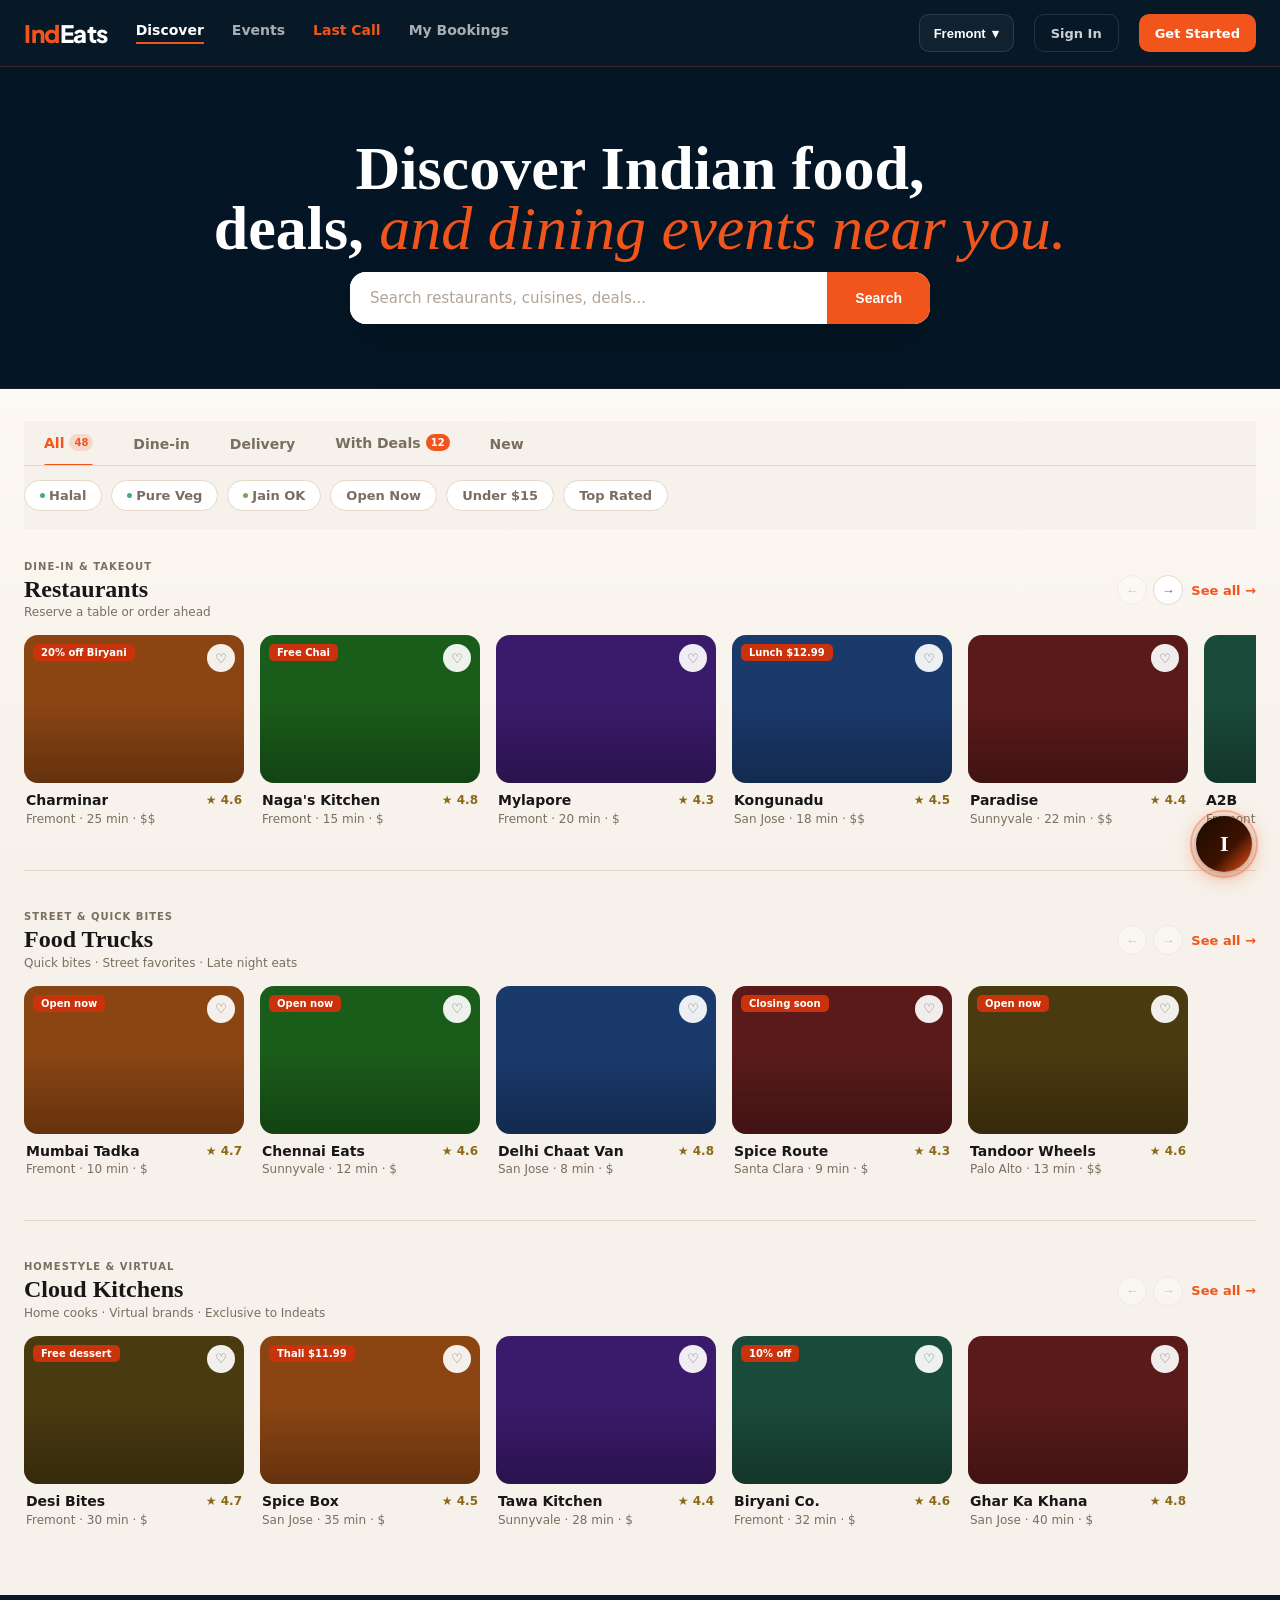
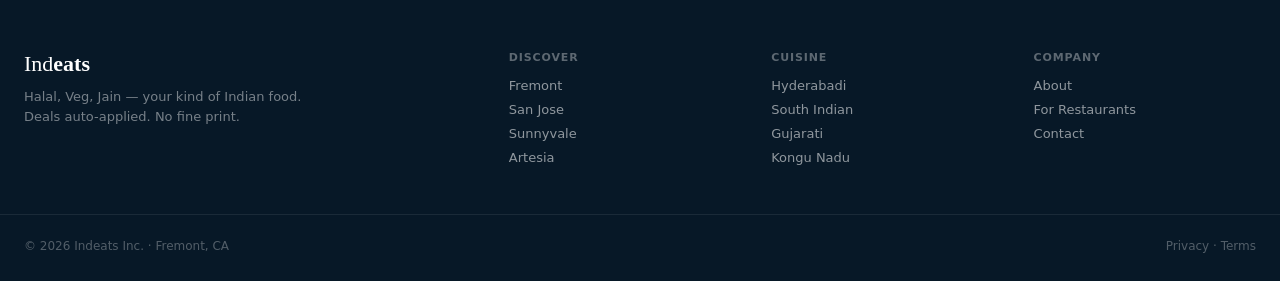
==== commit df213dae: "Add files via upload" ====
--- a/index.html
+++ b/index.html
@@ -1,6 +1,9 @@
 <!doctype html>
 <html lang="en">
 <head>
+<link rel="icon" type="image/png" sizes="512x512" href="indeats-icon-512.png">
+<link rel="icon" type="image/png" sizes="192x192" href="indeats-icon-192.png">
+<link rel="apple-touch-icon" sizes="180x180" href="apple-touch-icon.png">
 <link href="https://fonts.googleapis.com/css2?family=Plus+Jakarta+Sans:wght@800&display=swap" rel="stylesheet">
 <meta charset="utf-8">
 <meta name="viewport" content="width=device-width, initial-scale=1">
@@ -649,6 +652,19 @@
 /* =============================================
    DISCOVER SECTION
    ============================================= */
+/* ── City picker ── */
+.city-opt {
+  display: flex; flex-direction: column; gap: 2px;
+  width: 100%; padding: 12px 14px; background: none;
+  border: none; border-radius: 10px; text-align: left;
+  cursor: pointer; transition: background .12s;
+}
+.city-opt:hover { background: #f6f1ea; }
+.city-opt.active { background: #fff3ee; }
+.city-opt-name { font-family: 'Plus Jakarta Sans', sans-serif; font-weight: 700; font-size: 14px; color: #041625; }
+.city-opt.active .city-opt-name { color: #f2551c; }
+.city-opt-region { font-size: 11px; color: #9a8e82; font-weight: 500; }
+
 .discover-section { margin-bottom: 40px; margin-top: 32px; }
 .disc-divider { height: 1px; background: var(--line); margin: 0 0 40px; }
 
@@ -1163,7 +1179,41 @@
       <a class="nav-link" href="bookings.html">My Bookings</a>
     </div>
     <div class="nav-spacer"></div>
-    <a class="nav-city">Fremont ▾</a>
+    <button class="nav-city" id="city-btn" onclick="openCityPicker()">
+      <span id="city-label">Fremont</span> ▾
+    </button>
+
+    <!-- City picker modal -->
+    <div id="city-modal" style="display:none;position:fixed;inset:0;z-index:9999;background:rgba(4,22,37,.7);align-items:flex-start;justify-content:center;padding-top:72px;">
+      <div style="background:#fff;border-radius:18px;width:320px;overflow:hidden;box-shadow:0 20px 60px rgba(0,0,0,.3);">
+        <div style="background:#041625;padding:18px 20px;display:flex;align-items:center;justify-content:space-between;">
+          <span style="font-family:'Plus Jakarta Sans',sans-serif;font-weight:800;font-size:16px;color:#fff;">Choose your city</span>
+          <button onclick="closeCityPicker()" style="background:rgba(255,255,255,.1);border:none;color:#fff;width:28px;height:28px;border-radius:50%;font-size:16px;cursor:pointer;display:flex;align-items:center;justify-content:center;">&#x2715;</button>
+        </div>
+        <div style="padding:8px;">
+          <button class="city-opt" data-city="fremont" onclick="selectCity('fremont','Fremont')">
+            <span class="city-opt-name">Fremont</span><span class="city-opt-region">Bay Area · Alameda County</span>
+          </button>
+          <button class="city-opt" data-city="san jose" onclick="selectCity('san jose','San Jose')">
+            <span class="city-opt-name">San Jose</span><span class="city-opt-region">Bay Area · Santa Clara County</span>
+          </button>
+          <button class="city-opt" data-city="sunnyvale" onclick="selectCity('sunnyvale','Sunnyvale')">
+            <span class="city-opt-name">Sunnyvale</span><span class="city-opt-region">Bay Area · Santa Clara County</span>
+          </button>
+          <button class="city-opt" data-city="artesia" onclick="selectCity('artesia','Artesia')">
+            <span class="city-opt-name">Artesia</span><span class="city-opt-region">Southern California</span>
+          </button>
+          <button class="city-opt" data-city="all" onclick="selectCity('all','All Cities')">
+            <span class="city-opt-name">All Cities</span><span class="city-opt-region">Show restaurants everywhere</span>
+          </button>
+        </div>
+        <div style="padding:12px 16px;background:#f6f1ea;display:flex;align-items:center;gap:10px;border-top:1px solid #e6d8c8;">
+          <button onclick="detectLocation()" id="detect-btn" style="flex:1;background:#f2551c;color:#fff;border:none;padding:10px;border-radius:10px;font-weight:700;font-size:13px;cursor:pointer;font-family:'Plus Jakarta Sans',sans-serif;">
+            Detect my location
+          </button>
+        </div>
+      </div>
+    </div>
     <a class="nav-btn ghost" href="bookings.html">Sign In</a>
     <a class="nav-btn primary" href="bookings.html">Get Started</a>
   </div>
@@ -1773,6 +1823,136 @@
   });
 
 })();
+  /* ═══════════════════════════════════════
+     LOCATION & CITY FILTER
+  ═══════════════════════════════════════ */
+  const CITY_COORDS = {
+    'fremont':   { lat: 37.5485, lon: -121.9886 },
+    'san jose':  { lat: 37.3382, lon: -121.8863 },
+    'sunnyvale': { lat: 37.3688, lon: -122.0363 },
+    'santa clara': { lat: 37.3541, lon: -121.9552 },
+    'palo alto': { lat: 37.4419, lon: -122.1430 },
+    'artesia':   { lat: 33.8658, lon: -118.0831 },
+  };
+
+  function cityDistance(lat1, lon1, lat2, lon2) {
+    const R = 3959; // miles
+    const dLat = (lat2-lat1) * Math.PI/180;
+    const dLon = (lon2-lon1) * Math.PI/180;
+    const a = Math.sin(dLat/2)**2 + Math.cos(lat1*Math.PI/180)*Math.cos(lat2*Math.PI/180)*Math.sin(dLon/2)**2;
+    return R * 2 * Math.atan2(Math.sqrt(a), Math.sqrt(1-a));
+  }
+
+  function nearestCity(lat, lon) {
+    let best = 'fremont', bestDist = Infinity;
+    for (const [city, coords] of Object.entries(CITY_COORDS)) {
+      const d = cityDistance(lat, lon, coords.lat, coords.lon);
+      if (d < bestDist) { bestDist = d; best = city; }
+    }
+    return bestDist < 40 ? best : null; // within 40 miles
+  }
+
+  function applyCity(cityKey) {
+    const cards = document.querySelectorAll('.disc-card[data-city]');
+    if (cityKey === 'all') {
+      cards.forEach(c => c.closest('.disc-card-wrap') ? c.closest('.disc-card-wrap').style.display = '' : c.style.display = '');
+      cards.forEach(c => c.style.display = '');
+    } else {
+      cards.forEach(c => {
+        const show = c.dataset.city === cityKey;
+        c.style.display = show ? '' : 'none';
+      });
+    }
+    // Update active state on city options
+    document.querySelectorAll('.city-opt').forEach(btn => {
+      btn.classList.toggle('active', btn.dataset.city === cityKey);
+    });
+  }
+
+  function selectCity(cityKey, cityLabel) {
+    localStorage.setItem('indeats_city', cityKey);
+    localStorage.setItem('indeats_city_label', cityLabel);
+    document.getElementById('city-label').textContent = cityLabel;
+    applyCity(cityKey);
+    closeCityPicker();
+  }
+
+  function openCityPicker() {
+    const modal = document.getElementById('city-modal');
+    modal.style.display = 'flex';
+    // Mark current city as active
+    const current = localStorage.getItem('indeats_city') || 'fremont';
+    document.querySelectorAll('.city-opt').forEach(btn => {
+      btn.classList.toggle('active', btn.dataset.city === current);
+    });
+  }
+
+  function closeCityPicker() {
+    document.getElementById('city-modal').style.display = 'none';
+  }
+
+  // Close modal on backdrop click
+  document.getElementById('city-modal').addEventListener('click', function(e) {
+    if (e.target === this) closeCityPicker();
+  });
+
+  function detectLocation() {
+    const btn = document.getElementById('detect-btn');
+    btn.textContent = 'Detecting...';
+    btn.disabled = true;
+
+    if (!navigator.geolocation) {
+      btn.textContent = 'Not supported';
+      return;
+    }
+    navigator.geolocation.getCurrentPosition(
+      (pos) => {
+        const city = nearestCity(pos.coords.latitude, pos.coords.longitude);
+        if (city) {
+          const label = city.split(' ').map(w => w[0].toUpperCase() + w.slice(1)).join(' ');
+          selectCity(city, label);
+          btn.textContent = 'Location set!';
+        } else {
+          btn.textContent = 'Not in our cities yet';
+          setTimeout(() => { btn.textContent = 'Detect my location'; btn.disabled = false; }, 2000);
+        }
+      },
+      () => {
+        btn.textContent = 'Permission denied';
+        setTimeout(() => { btn.textContent = 'Detect my location'; btn.disabled = false; }, 2000);
+      },
+      { timeout: 8000 }
+    );
+  }
+
+  // Init on load — restore saved city or auto-detect
+  (function initCity() {
+    const saved = localStorage.getItem('indeats_city');
+    const savedLabel = localStorage.getItem('indeats_city_label');
+    if (saved) {
+      document.getElementById('city-label').textContent = savedLabel || 'Fremont';
+      applyCity(saved);
+    } else {
+      // Try silent auto-detect (no prompt — only if permission already granted)
+      if (navigator.permissions) {
+        navigator.permissions.query({ name: 'geolocation' }).then(result => {
+          if (result.state === 'granted') {
+            navigator.geolocation.getCurrentPosition(pos => {
+              const city = nearestCity(pos.coords.latitude, pos.coords.longitude);
+              if (city) {
+                const label = city.split(' ').map(w => w[0].toUpperCase() + w.slice(1)).join(' ');
+                document.getElementById('city-label').textContent = label;
+                localStorage.setItem('indeats_city', city);
+                localStorage.setItem('indeats_city_label', label);
+                applyCity(city);
+              }
+            });
+          }
+        });
+      }
+    }
+  })();
+
 </script>
 
 <script src="supabase-data.js"></script>
